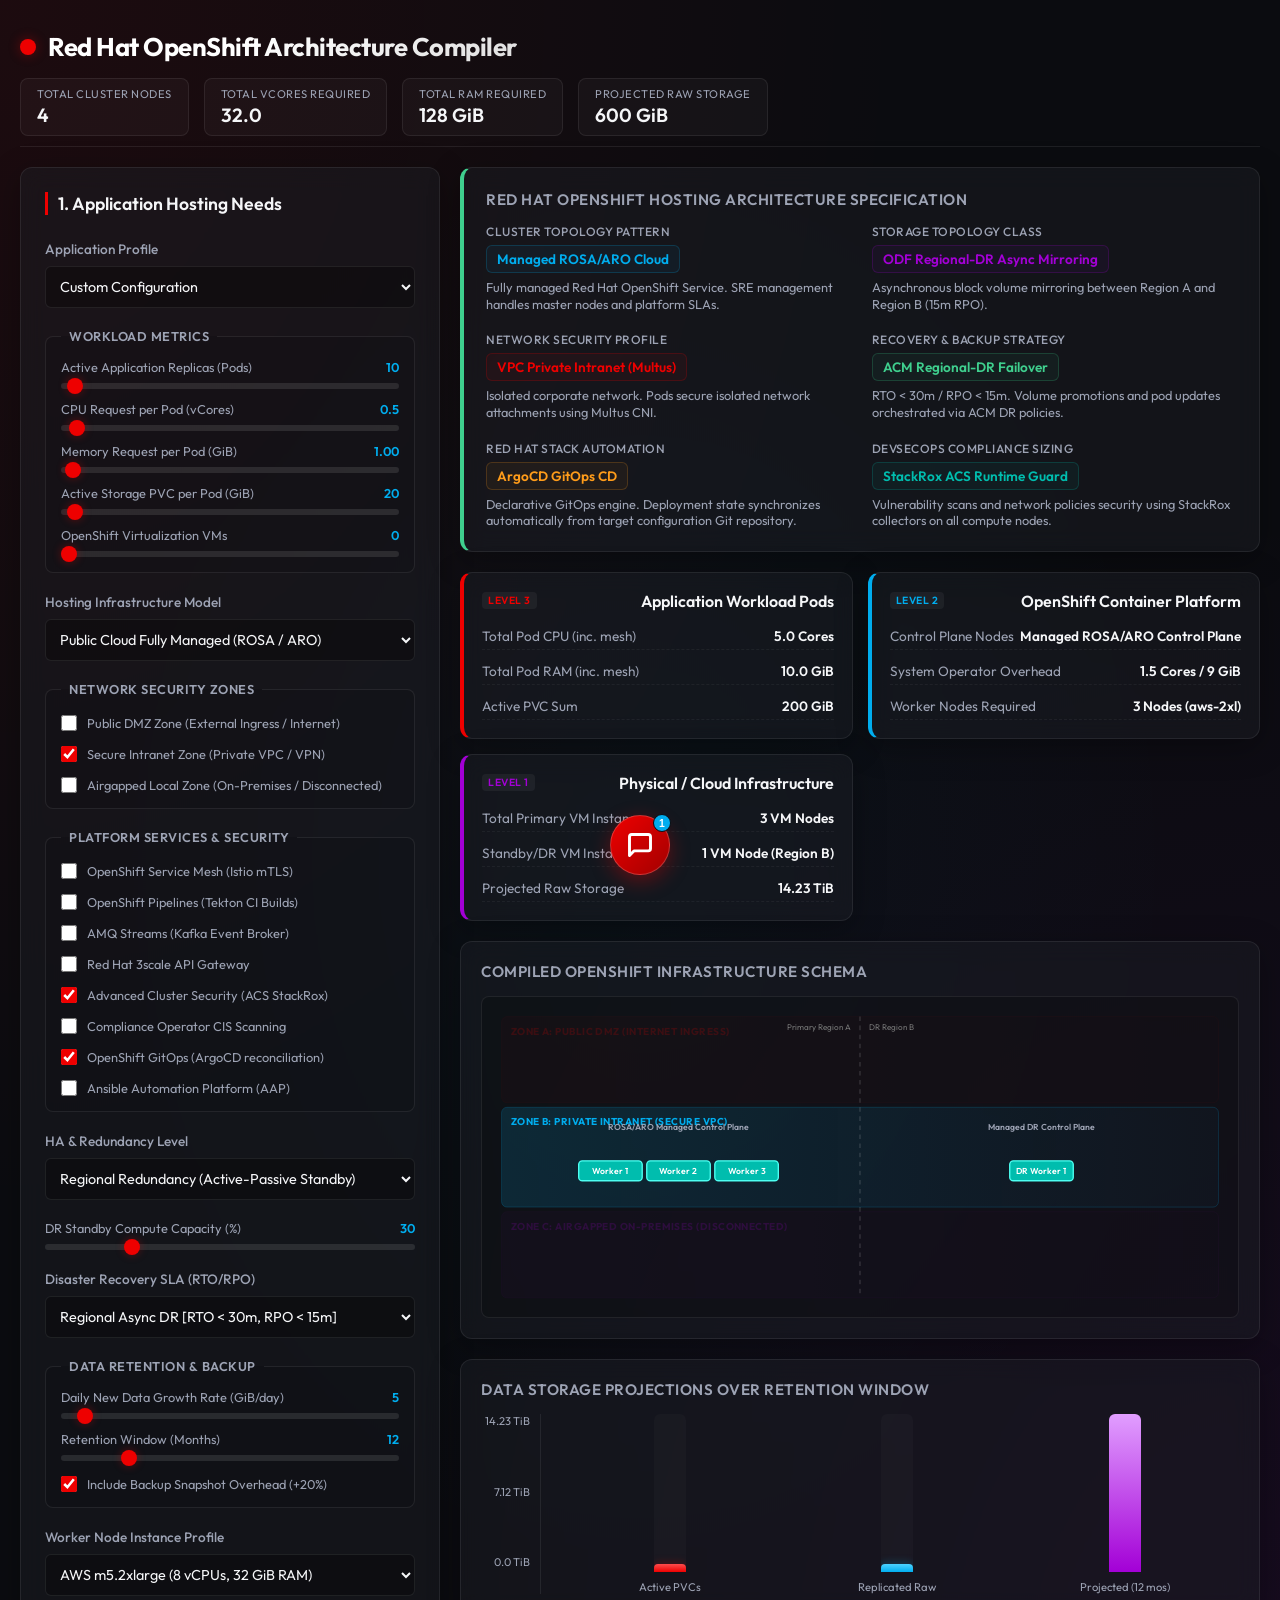
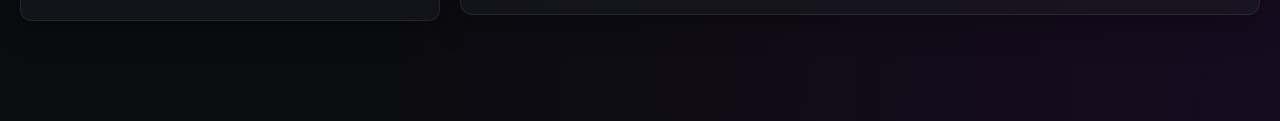
==== Tools/Resource-Calculator/index.html @ e3a11b8d "feat(calculator): add openshift sizing compiler and interactive discovery chatbot configurator" ====
<!DOCTYPE html>
<html lang="en">
<head>
    <meta charset="UTF-8">
    <meta name="viewport" content="width=device-width, initial-scale=1.0">
    <title>Red Hat OpenShift Hosting Architecture Compiler & AI Architect</title>
    <meta name="description" content="Translate application hosting needs into standard Red Hat OpenShift Hosting Architecture Specifications.">
    <link rel="preconnect" href="https://fonts.googleapis.com">
    <link rel="preconnect" href="https://fonts.gstatic.com" crossorigin>
    <link href="https://fonts.googleapis.com/css2?family=Outfit:wght@300;400;500;600;700&display=swap" rel="stylesheet">
    <link rel="stylesheet" href="style.css">
    <script src="app.js" defer></script>
</head>
<body>
    <div class="app-container">
        <!-- Main Top Header -->
        <header class="app-header">
            <div class="header-logo">
                <span class="redhat-dot"></span>
                <h1>Red Hat OpenShift Architecture Compiler</h1>
            </div>
            
            <!-- Quick Global Stats Ribbon -->
            <div class="global-stats-ribbon" id="stats-ribbon">
                <div class="stat-ribbon-item">
                    <span class="ribbon-label">Total Cluster Nodes</span>
                    <span class="ribbon-value" id="ribbon-nodes">3</span>
                </div>
                <div class="stat-ribbon-item">
                    <span class="ribbon-label">Total vCores Required</span>
                    <span class="ribbon-value" id="ribbon-cores">24.0</span>
                </div>
                <div class="stat-ribbon-item">
                    <span class="ribbon-label">Total RAM Required</span>
                    <span class="ribbon-value" id="ribbon-ram">96 GiB</span>
                </div>
                <div class="stat-ribbon-item">
                    <span class="ribbon-label">Projected Raw Storage</span>
                    <span class="ribbon-value" id="ribbon-storage">1.2 TiB</span>
                </div>
            </div>
        </header>

        <!-- Main Content Area -->
        <main class="app-main">
            <!-- Left Panel: Application Hosting Needs Inputs -->
            <section class="panel-left card-glass">
                <h2 class="section-title">1. Application Hosting Needs</h2>
                
                <!-- Preset Workloads Section -->
                <div class="form-group">
                    <label for="workload-preset">Application Profile</label>
                    <select id="workload-preset" class="select-field">
                        <option value="web">Standard Web / Microservice (Balanced)</option>
                        <option value="db">Database & Caching (RAM Heavy)</option>
                        <option value="ai">AI/ML & Analytics (Compute Heavy)</option>
                        <option value="custom" selected>Custom Configuration</option>
                    </select>
                </div>

                <!-- Sliders for Workload Sizing -->
                <fieldset class="fieldset-group">
                    <legend>Workload Metrics</legend>
                    
                    <div class="slider-group">
                        <div class="slider-labels">
                            <span class="slider-name">Active Application Replicas (Pods)</span>
                            <span class="slider-val" id="val-replicas">10</span>
                        </div>
                        <input type="range" id="input-replicas" min="1" max="500" value="10" class="slider-field">
                    </div>

                    <div class="slider-group">
                        <div class="slider-labels">
                            <span class="slider-name">CPU Request per Pod (vCores)</span>
                            <span class="slider-val" id="val-cpu">0.5</span>
                        </div>
                        <input type="range" id="input-cpu" min="0.1" max="16" step="0.1" value="0.5" class="slider-field">
                    </div>

                    <div class="slider-group">
                        <div class="slider-labels">
                            <span class="slider-name">Memory Request per Pod (GiB)</span>
                            <span class="slider-val" id="val-ram">1.0</span>
                        </div>
                        <input type="range" id="input-ram" min="0.25" max="64" step="0.25" value="1" class="slider-field">
                    </div>

                    <div class="slider-group">
                        <div class="slider-labels">
                            <span class="slider-name">Active Storage PVC per Pod (GiB)</span>
                            <span class="slider-val" id="val-pvc">20</span>
                        </div>
                        <input type="range" id="input-pvc" min="0" max="1000" step="10" value="20" class="slider-field">
                    </div>

                    <!-- OpenShift Virtualization VMs Slider -->
                    <div class="slider-group">
                        <div class="slider-labels">
                            <span class="slider-name">OpenShift Virtualization VMs</span>
                            <span class="slider-val" id="val-vms">0</span>
                        </div>
                        <input type="range" id="input-vms" min="0" max="100" step="1" value="0" class="slider-field">
                    </div>
                </fieldset>

                <!-- Infrastructure Model (ROSA/ARO vs Baremetal) -->
                <div class="form-group">
                    <label for="infra-model">Hosting Infrastructure Model</label>
                    <select id="infra-model" class="select-field">
                        <option value="baremetal">Self-Managed Bare-Metal Datacenter</option>
                        <option value="virtualized">Self-Managed Virtualized (VMware/Nutanix)</option>
                        <option value="cloud-self">Public Cloud Self-Managed (IPI/UPI on AWS/Azure)</option>
                        <option value="cloud-managed" selected>Public Cloud Fully Managed (ROSA / ARO)</option>
                    </select>
                </div>

                <!-- Security & Network Zone Topology -->
                <fieldset class="fieldset-group">
                    <legend>Network Security Zones</legend>
                    <div class="checkbox-group">
                        <input type="checkbox" id="input-zone-dmz" class="checkbox-field">
                        <label for="input-zone-dmz">Public DMZ Zone (External Ingress / Internet)</label>
                    </div>
                    <div class="checkbox-group">
                        <input type="checkbox" id="input-zone-intranet" checked class="checkbox-field">
                        <label for="input-zone-intranet">Secure Intranet Zone (Private VPC / VPN)</label>
                    </div>
                    <div class="checkbox-group">
                        <input type="checkbox" id="input-zone-airgap" class="checkbox-field">
                        <label for="input-zone-airgap">Airgapped Local Zone (On-Premises / Disconnected)</label>
                    </div>
                </fieldset>

                <!-- DevSecOps & Platform Services Checklist -->
                <fieldset class="fieldset-group">
                    <legend>Platform Services & Security</legend>
                    <div class="checkbox-group">
                        <input type="checkbox" id="input-service-mesh" class="checkbox-field">
                        <label for="input-service-mesh">OpenShift Service Mesh (Istio mTLS)</label>
                    </div>
                    <div class="checkbox-group">
                        <input type="checkbox" id="input-sec-pipelines" class="checkbox-field">
                        <label for="input-sec-pipelines">OpenShift Pipelines (Tekton CI Builds)</label>
                    </div>
                    <div class="checkbox-group">
                        <input type="checkbox" id="input-sec-kafka" class="checkbox-field">
                        <label for="input-sec-kafka">AMQ Streams (Kafka Event Broker)</label>
                    </div>
                    <div class="checkbox-group">
                        <input type="checkbox" id="input-sec-gateway" class="checkbox-field">
                        <label for="input-sec-gateway">Red Hat 3scale API Gateway</label>
                    </div>
                    <div class="checkbox-group">
                        <input type="checkbox" id="input-sec-acs" checked class="checkbox-field">
                        <label for="input-sec-acs">Advanced Cluster Security (ACS StackRox)</label>
                    </div>
                    <div class="checkbox-group">
                        <input type="checkbox" id="input-sec-compliance" class="checkbox-field">
                        <label for="input-sec-compliance">Compliance Operator CIS Scanning</label>
                    </div>
                    <div class="checkbox-group">
                        <input type="checkbox" id="input-sec-gitops" checked class="checkbox-field">
                        <label for="input-sec-gitops">OpenShift GitOps (ArgoCD reconciliation)</label>
                    </div>
                    <div class="checkbox-group">
                        <input type="checkbox" id="input-sec-aap" class="checkbox-field">
                        <label for="input-sec-aap">Ansible Automation Platform (AAP)</label>
                    </div>
                </fieldset>

                <!-- Concurrent Build Tasks Slider (Only shown if Tekton Pipelines checked) -->
                <div class="slider-group custom-hidden" id="concurrent-builds-container">
                    <div class="slider-labels">
                        <span class="slider-name">Concurrent CI Build Tasks</span>
                        <span class="slider-val" id="val-concurrent-builds">2</span>
                    </div>
                    <input type="range" id="input-concurrent-builds" min="1" max="10" step="1" value="2" class="slider-field">
                </div>

                <!-- Event Throughput Slider (Only shown if AMQ Streams checked) -->
                <div class="slider-group custom-hidden" id="kafka-throughput-container">
                    <div class="slider-labels">
                        <span class="slider-name">Event Throughput (msgs/sec)</span>
                        <span class="slider-val" id="val-kafka-throughput">10000</span>
                    </div>
                    <input type="range" id="input-kafka-throughput" min="10000" max="100000" step="10000" value="10000" class="slider-field">
                </div>

                <!-- High Availability & DR Levels -->
                <div class="form-group">
                    <label for="availability-sla">HA & Redundancy Level</label>
                    <select id="availability-sla" class="select-field">
                        <option value="sno">Single Zone (SNO - Single Node OpenShift)</option>
                        <option value="ha-single">Single Region (HA Multi-AZ Stretch Cluster)</option>
                        <option value="ha-dr-ap" selected>Regional Redundancy (Active-Passive Standby)</option>
                        <option value="ha-dr-aa">Regional Redundancy (Active-Active Sync DR)</option>
                    </select>
                </div>

                <!-- DR Standby Compute Capacity (Only shown for Active-Passive) -->
                <div class="slider-group" id="standby-capacity-container">
                    <div class="slider-labels">
                        <span class="slider-name">DR Standby Compute Capacity (%)</span>
                        <span class="slider-val" id="val-standby-capacity">30</span>
                    </div>
                    <input type="range" id="input-standby-capacity" min="10" max="100" step="10" value="30" class="slider-field">
                </div>

                <!-- Disaster Recovery SLAs -->
                <div class="form-group">
                    <label for="recovery-sla">Disaster Recovery SLA (RTO/RPO)</label>
                    <select id="recovery-sla" class="select-field">
                        <option value="oadp">Basic Backup (OADP) [RTO < 24h, RPO < 24h]</option>
                        <option value="async" selected>Regional Async DR [RTO < 30m, RPO < 15m]</option>
                        <option value="sync">Metro Sync DR [RTO < 1m, RPO ~ 0]</option>
                    </select>
                </div>

                <!-- Storage Projections and Retention -->
                <fieldset class="fieldset-group">
                    <legend>Data Retention & Backup</legend>
                    
                    <div class="slider-group">
                        <div class="slider-labels">
                            <span class="slider-name">Daily New Data Growth Rate (GiB/day)</span>
                            <span class="slider-val" id="val-growth">5</span>
                        </div>
                        <input type="range" id="input-growth" min="0" max="100" step="1" value="5" class="slider-field">
                    </div>

                    <div class="slider-group">
                        <div class="slider-labels">
                            <span class="slider-name">Retention Window (Months)</span>
                            <span class="slider-val" id="val-retention">12</span>
                        </div>
                        <input type="range" id="input-retention" min="1" max="60" step="1" value="12" class="slider-field">
                    </div>

                    <div class="checkbox-group">
                        <input type="checkbox" id="input-backup" checked class="checkbox-field">
                        <label for="input-backup">Include Backup Snapshot Overhead (+20%)</label>
                    </div>
                </fieldset>

                <!-- Node Hardware Profiles -->
                <div class="form-group">
                    <label for="node-profile">Worker Node Instance Profile</label>
                    <select id="node-profile" class="select-field">
                        <option value="aws-xl">AWS m5.xlarge (4 vCPUs, 16 GiB RAM)</option>
                        <option value="aws-2xl" selected>AWS m5.2xlarge (8 vCPUs, 32 GiB RAM)</option>
                        <option value="baremetal">Bare-Metal Compute Node (32 vCPUs, 128 GiB RAM)</option>
                        <option value="custom">Custom Node Sizing</option>
                    </select>
                </div>

                <!-- Custom Node Sizing (Hidden unless Custom node selected) -->
                <div id="custom-node-size-container" class="fieldset-group custom-hidden">
                    <legend>Custom Node Capacity</legend>
                    <div style="display: flex; gap: 15px; margin-top: 10px;">
                        <div style="flex: 1;">
                            <label for="custom-node-cpu" style="font-size: 0.8rem; margin-bottom: 5px;">Node vCPUs</label>
                            <input type="number" id="custom-node-cpu" min="1" max="128" value="8" class="select-field" style="padding: 6px;">
                        </div>
                        <div style="flex: 1;">
                            <label for="custom-node-ram" style="font-size: 0.8rem; margin-bottom: 5px;">Node RAM (GiB)</label>
                            <input type="number" id="custom-node-ram" min="2" max="1024" value="32" class="select-field" style="padding: 6px;">
                        </div>
                    </div>
                </div>
            </section>

            <!-- Right Panel: Architectural Specs, Infrastructure Cards & Visuals -->
            <section class="panel-right">
                
                <!-- Central Panel: Red Hat OpenShift Hosting Architecture Specification -->
                <div class="compiled-spec-container card-glass border-spec">
                    <h3 class="container-title">Red Hat OpenShift Hosting Architecture Specification</h3>
                    <div class="spec-grid">
                        <div class="spec-item">
                            <span class="spec-label">Cluster Topology Pattern</span>
                            <div class="spec-badge-wrapper">
                                <span class="spec-badge badge-topology" id="spec-topology">Multi-Cluster ACM Managed</span>
                            </div>
                            <p class="spec-desc" id="spec-topology-desc">Replicated active and standby nodes split across regions with global cluster federation controls.</p>
                        </div>
                        <div class="spec-item">
                            <span class="spec-label">Storage Topology Class</span>
                            <div class="spec-badge-wrapper">
                                <span class="spec-badge badge-storage" id="spec-storage">ODF Regional Async Mirroring</span>
                            </div>
                            <p class="spec-desc" id="spec-storage-desc">Asynchronous data replication across distant geographies to protect against site failure.</p>
                        </div>
                        <div class="spec-item">
                            <span class="spec-label">Network Security Profile</span>
                            <div class="spec-badge-wrapper">
                                <span class="spec-badge badge-security" id="spec-security">VPC Private Intranet (Multus)</span>
                            </div>
                            <p class="spec-desc" id="spec-security-desc">Private network isolation using macvlan attachments and strict security segmentations.</p>
                        </div>
                        <div class="spec-item">
                            <span class="spec-label">Recovery & Backup Strategy</span>
                            <div class="spec-badge-wrapper">
                                <span class="spec-badge badge-recovery" id="spec-recovery">OADP Object Store Snapshots</span>
                            </div>
                            <p class="spec-desc" id="spec-recovery-desc">Backup scheduling using velero and OADP to push snapshot volumes into external S3 storage.</p>
                        </div>
                        <!-- New Badge: Red Hat Stack Automation -->
                        <div class="spec-item">
                            <span class="spec-label">Red Hat Stack Automation</span>
                            <div class="spec-badge-wrapper">
                                <span class="spec-badge badge-automation" id="spec-automation">Not Configured</span>
                            </div>
                            <p class="spec-desc" id="spec-automation-desc">Day-2 automation configurations using playbooks, execution environments, and AAP automation controller.</p>
                        </div>
                        <!-- New Badge: DevSecOps Compliance -->
                        <div class="spec-item">
                            <span class="spec-label">DevSecOps Compliance Sizing</span>
                            <div class="spec-badge-wrapper">
                                <span class="spec-badge badge-devsecops" id="spec-devsecops">Standard Baseline</span>
                            </div>
                            <p class="spec-desc" id="spec-devsecops-desc">Runtime security scans with StackRox ACS collectors and CIS profiles from compliance operator.</p>
                        </div>
                    </div>
                </div>

                <!-- Stack Cascade Cards -->
                <div class="cascade-cards-container">
                    
                    <!-- Level 3: App Pods -->
                    <div class="cascade-card card-glass border-app">
                        <div class="card-header">
                            <span class="card-level">Level 3</span>
                            <h3>Application Workload Pods</h3>
                        </div>
                        <div class="card-stats">
                            <div class="card-stat-item">
                                <span class="stat-name">Total Pod CPU (inc. mesh)</span>
                                <span class="stat-val" id="app-cpu-total">5.0 Cores</span>
                            </div>
                            <div class="card-stat-item">
                                <span class="stat-name">Total Pod RAM (inc. mesh)</span>
                                <span class="stat-val" id="app-ram-total">10 GiB</span>
                            </div>
                            <div class="card-stat-item">
                                <span class="stat-name">Active PVC Sum</span>
                                <span class="stat-val" id="app-storage-total">200 GiB</span>
                            </div>
                        </div>
                    </div>

                    <!-- Level 2: Platform Layer -->
                    <div class="cascade-card card-glass border-platform">
                        <div class="card-header">
                            <span class="card-level">Level 2</span>
                            <h3>OpenShift Container Platform</h3>
                        </div>
                        <div class="card-stats">
                            <div class="card-stat-item">
                                <span class="stat-name">Control Plane Nodes</span>
                                <span class="stat-val" id="platform-cp-overhead">3 Nodes (24 vCPUs / 96GB)</span>
                            </div>
                            <div class="card-stat-item">
                                <span class="stat-name">System Operator Overhead</span>
                                <span class="stat-val" id="platform-sys-overhead">2.5 Cores / 12GiB</span>
                            </div>
                            <div class="card-stat-item">
                                <span class="stat-name">Worker Nodes Required</span>
                                <span class="stat-val" id="platform-worker-nodes">2 Nodes</span>
                            </div>
                        </div>
                    </div>

                    <!-- Level 1: Infrastructure Layer -->
                    <div class="cascade-card card-glass border-infra">
                        <div class="card-header">
                            <span class="card-level">Level 1</span>
                            <h3>Physical / Cloud Infrastructure</h3>
                        </div>
                        <div class="card-stats">
                            <div class="card-stat-item">
                                <span class="stat-name">Total Primary VM Instances</span>
                                <span class="stat-val" id="infra-instances">5 Instances</span>
                            </div>
                            <div class="card-stat-item">
                                <span class="stat-name">Standby/DR VM Instances</span>
                                <span class="stat-val" id="infra-instances-dr">3 Instances</span>
                            </div>
                            <div class="card-stat-item">
                                <span class="stat-name">Projected Raw Storage</span>
                                <span class="stat-val" id="infra-storage-projected">6.5 TiB</span>
                            </div>
                        </div>
                    </div>
                </div>

                <!-- SVG Visualizer Schema (HA/DR lanes & Multi-VPC zones) -->
                <div class="visualizer-container card-glass">
                    <h3 class="container-title">Compiled OpenShift Infrastructure Schema</h3>
                    <div class="svg-wrapper">
                        <svg viewBox="0 0 800 320" xmlns="http://www.w3.org/2000/svg" id="dependency-svg" width="100%" height="100%">
                            <defs>
                                <marker id="arrow" viewBox="0 0 10 10" refX="8" refY="5" markerWidth="6" markerHeight="6" orient="auto-start-reverse">
                                    <path d="M 0 0 L 10 5 L 0 10 z" fill="#777" />
                                </marker>
                                <linearGradient id="dmzGrad" x1="0%" y1="0%" x2="100%" y2="0%">
                                    <stop offset="0%" stop-color="rgba(238, 0, 0, 0.15)" />
                                    <stop offset="100%" stop-color="rgba(238, 0, 0, 0.03)" />
                                </linearGradient>
                                <linearGradient id="intranetGrad" x1="0%" y1="0%" x2="100%" y2="0%">
                                    <stop offset="0%" stop-color="rgba(0, 173, 238, 0.15)" />
                                    <stop offset="100%" stop-color="rgba(0, 173, 238, 0.03)" />
                                </linearGradient>
                                <linearGradient id="airgapGrad" x1="0%" y1="0%" x2="100%" y2="0%">
                                    <stop offset="0%" stop-color="rgba(163, 0, 214, 0.15)" />
                                    <stop offset="100%" stop-color="rgba(163, 0, 214, 0.03)" />
                                </linearGradient>
                            </defs>

                            <!-- Swimlanes for Security Zones -->
                            <!-- Lane 1: Public DMZ -->
                            <g id="lane-dmz">
                                <rect x="5" y="5" width="790" height="95" rx="6" fill="url(#dmzGrad)" stroke="rgba(238, 0, 0, 0.2)" stroke-width="1" />
                                <text x="15" y="25" fill="#EE0000" font-family="var(--font-stack)" font-weight="700" font-size="11" letter-spacing="0.5">ZONE A: PUBLIC DMZ (INTERNET INGRESS)</text>
                            </g>

                            <!-- Lane 2: Secure Intranet -->
                            <g id="lane-intranet">
                                <rect x="5" y="105" width="790" height="110" rx="6" fill="url(#intranetGrad)" stroke="rgba(0, 173, 238, 0.2)" stroke-width="1" />
                                <text x="15" y="125" fill="#00ADEE" font-family="var(--font-stack)" font-weight="700" font-size="11" letter-spacing="0.5">ZONE B: PRIVATE INTRANET (SECURE VPC)</text>
                            </g>

                            <!-- Lane 3: Airgapped Local -->
                            <g id="lane-airgap">
                                <rect x="5" y="220" width="790" height="95" rx="6" fill="url(#airgapGrad)" stroke="rgba(163, 0, 214, 0.2)" stroke-width="1" />
                                <text x="15" y="240" fill="#A300D6" font-family="var(--font-stack)" font-weight="700" font-size="11" letter-spacing="0.5">ZONE C: AIRGAPPED ON-PREMISES (DISCONNECTED)</text>
                            </g>

                            <!-- Region Dividers (Dotted vertical line if Multi-Region DR selected) -->
                            <line x1="400" y1="5" x2="400" y2="315" stroke="rgba(255, 255, 255, 0.15)" stroke-width="1.5" stroke-dasharray="5,5" id="region-divider" />
                            <text x="390" y="20" fill="#777" font-family="var(--font-stack)" font-size="9" text-anchor="end" id="region-a-label">Primary Region A</text>
                            <text x="410" y="20" fill="#777" font-family="var(--font-stack)" font-size="9" text-anchor="start" id="region-b-label">DR Region B</text>

                            <!-- Dynamic SVG Nodes will be injected here by app.js -->
                            <g id="svg-dynamic-elements">
                                <!-- Placeholders for dynamically rendered nodes/pods -->
                            </g>
                        </svg>
                    </div>
                </div>

                <!-- Storage Growth Projection Graph -->
                <div class="storage-chart-container card-glass">
                    <h3 class="container-title">Data Storage Projections Over Retention Window</h3>
                    <div class="chart-wrapper">
                        <div class="chart-y-axis">
                            <span id="chart-scale-max">10.0 TiB</span>
                            <span id="chart-scale-mid">5.0 TiB</span>
                            <span id="chart-scale-min">0.0 TiB</span>
                        </div>
                        <div class="chart-visual">
                            <!-- Visual Columns -->
                            <div class="chart-column">
                                <div class="bar-container">
                                    <div class="bar bar-base" id="bar-active-height" style="height: 20%;"></div>
                                </div>
                                <span class="bar-label">Active PVCs</span>
                            </div>
                            <div class="chart-column">
                                <div class="bar-container">
                                    <div class="bar bar-replicated" id="bar-replicated-height" style="height: 40%;"></div>
                                </div>
                                <span class="bar-label">Replicated Raw</span>
                            </div>
                            <div class="chart-column">
                                <div class="bar-container">
                                    <div class="bar bar-projected" id="bar-projected-height" style="height: 85%;"></div>
                                </div>
                                <span class="bar-label" id="label-projected-time">Projected (12 mos)</span>
                            </div>
                        </div>
                    </div>
                </div>
            </section>
        </main>

        <!-- Floating Chatbot Widget (Bottom Center) -->
        <div class="chat-widget-wrapper" id="chat-widget">
            <!-- Expandable Chat Panel -->
            <div class="chat-panel card-glass chat-collapsed" id="chat-panel">
                <div class="chat-header">
                    <div class="chat-title">
                        <span class="ollama-indicator" id="ollama-status-indicator"></span>
                        <h4>Enterprise AI Architect</h4>
                    </div>
                    <!-- Dynamic Model Selector -->
                    <select id="chat-model-select" class="select-field" style="padding: 2px 6px; font-size: 0.75rem; background: rgba(0,0,0,0.4); border-color: rgba(255,255,255,0.1); width: 120px; margin-left: 10px;"></select>
                    <!-- Settings Toggle Button -->
                    <button class="btn-settings-chat" id="btn-settings-chat" title="Configure System Prompt" style="background: none; border: none; color: var(--text-secondary); font-size: 1rem; cursor: pointer; padding: 0 5px; margin-left: 8px;">⚙️</button>
                    <button class="btn-close-chat" id="btn-close-chat" style="margin-left: 5px;">&times;</button>
                </div>
                
                <!-- Chat Messages Body -->
                <div class="chat-body" id="chat-body">
                    <div class="chat-message system-msg">
                        Hi! I am your <strong>Enterprise OpenShift Discovery Architect</strong>. Tell me about your application's characteristics and hosting requirements. I will configure the hosting specification and guide you through targeted architectural discovery questions.
                    </div>
                </div>

                <!-- Chat Settings Body (Prompt Configurator) -->
                <div class="chat-settings-body custom-hidden" id="chat-settings-body" style="padding: 15px; flex: 1; display: flex; flex-direction: column; overflow-y: auto; background: rgba(10, 15, 30, 0.95);">
                    <h5 style="margin-top: 0; margin-bottom: 8px; color: var(--accent-light); font-size: 0.9rem; font-weight: 600;">System Prompt Configuration</h5>
                    <p style="font-size: 0.7rem; color: var(--text-secondary); margin-bottom: 10px; line-height: 1.3;">Fine-tune the baseline rules used by the AI to translate your natural language requirements into OpenShift hosting designs and generate follow-up discovery questions.</p>
                    <textarea id="prompt-text-area" class="select-field" style="width: 100%; flex: 1; min-height: 180px; font-family: 'Courier New', monospace; font-size: 0.75rem; line-height: 1.4; resize: none; margin-bottom: 10px; background: rgba(0,0,0,0.3); border-color: rgba(255,255,255,0.1); padding: 8px; color: #f5f6f8; border-radius: 4px;"></textarea>
                    <div style="display: flex; gap: 8px;">
                        <button id="btn-save-prompt" class="btn-send" style="padding: 6px 15px; font-size: 0.8rem; border-radius: 4px; height: auto;">Save Prompt</button>
                        <button id="btn-reset-prompt" class="btn-quick-action" style="padding: 6px 15px; font-size: 0.8rem; margin: 0; border-radius: 4px; background: transparent; border: 1px solid rgba(255,255,255,0.15);">Reset Default</button>
                    </div>
                </div>

                <!-- Predefined Quick Questions -->
                <div class="chat-quick-actions">
                    <button class="btn-quick-action" id="action-explain">Explain Sizing</button>
                    <button class="btn-quick-action" id="action-scc">Recommend SCC</button>
                    <button class="btn-quick-action" id="action-storage">Analyze Storage</button>
                </div>

                <!-- Chat Input Footer -->
                <div class="chat-footer">
                    <input type="text" id="chat-input" placeholder="Ask about your configuration..." autocomplete="off">
                    <button id="chat-send-btn" class="btn-send">Send</button>
                </div>
                
                <!-- Connection Status Alert -->
                <div class="ollama-error-banner custom-hidden" id="ollama-error">
                    <strong>Local Ollama CORS or Connection Error!</strong> Start Ollama with origins enabled:
                    <pre style="margin-top: 5px; font-size: 0.7rem; color: #ffcccc;"># Windows (PowerShell)
$env:OLLAMA_ORIGINS="*" ; ollama serve

# macOS / Linux
OLLAMA_ORIGINS="*" ollama serve</pre>
                </div>
            </div>

            <!-- Float Action Button -->
            <button class="chat-trigger-btn" id="chat-trigger">
                <svg viewBox="0 0 24 24" width="28" height="28" stroke="currentColor" stroke-width="2.5" fill="none" stroke-linecap="round" stroke-linejoin="round">
                    <path d="M21 15a2 2 0 0 1-2 2H7l-4 4V5a2 2 0 0 1 2-2h14a2 2 0 0 1 2 2z"></path>
                </svg>
                <span class="chat-badge" id="chat-badge">1</span>
            </button>
        </div>
    </div>
</body>
</html>
---- Tools/Resource-Calculator/style.css ----
/* CSS Variables for design tokens */
:root {
    --bg-main: #0b0c10;
    --bg-card: rgba(30, 31, 38, 0.45);
    --border-glass: rgba(255, 255, 255, 0.08);
    --text-primary: #f5f6f8;
    --text-secondary: #9da3b4;
    --redhat-red: #EE0000;
    --redhat-red-glow: rgba(238, 0, 0, 0.35);
    --platform-blue: #00ADEE;
    --platform-blue-glow: rgba(0, 173, 238, 0.35);
    --infra-purple: #A300D6;
    --infra-purple-glow: rgba(163, 0, 214, 0.35);
    --success-green: #3fcf8e;
    --success-green-glow: rgba(63, 207, 142, 0.35);
    --automation-orange: #ff9c1a;
    --automation-orange-glow: rgba(255, 156, 26, 0.35);
    --devsecops-teal: #00bdae;
    --devsecops-teal-glow: rgba(0, 189, 174, 0.35);
    --shadow-main: rgba(0, 0, 0, 0.5);
    --font-stack: 'Outfit', -apple-system, BlinkMacSystemFont, "Segoe UI", Roboto, sans-serif;
}

/* Reset and Global Styles */
* {
    box-sizing: border-box;
    margin: 0;
    padding: 0;
}

body {
    background-color: var(--bg-main);
    background-image: 
        radial-gradient(at 0% 0%, rgba(238, 0, 0, 0.08) 0px, transparent 50%),
        radial-gradient(at 100% 100%, rgba(163, 0, 214, 0.08) 0px, transparent 50%),
        radial-gradient(at 50% 50%, rgba(0, 173, 238, 0.04) 0px, transparent 60%);
    color: var(--text-primary);
    font-family: var(--font-stack);
    min-height: 100vh;
    padding: 20px;
    display: flex;
    justify-content: center;
}

.app-container {
    width: 100%;
    max-width: 1400px;
    display: flex;
    flex-direction: column;
    gap: 20px;
    position: relative;
    padding-bottom: 80px; /* Space for chatbot trigger */
}

/* Glassmorphism Card Utility */
.card-glass {
    background: var(--bg-card);
    backdrop-filter: blur(12px);
    -webkit-backdrop-filter: blur(12px);
    border: 1px solid var(--border-glass);
    border-radius: 12px;
    box-shadow: 0 8px 32px 0 rgba(0, 0, 0, 0.3);
}

/* Header Section */
.app-header {
    display: flex;
    justify-content: space-between;
    align-items: center;
    flex-wrap: wrap;
    gap: 15px;
    padding: 10px 0;
    border-bottom: 1px solid var(--border-glass);
}

.header-logo {
    display: flex;
    align-items: center;
    gap: 12px;
}

.redhat-dot {
    width: 16px;
    height: 16px;
    background-color: var(--redhat-red);
    border-radius: 50%;
    box-shadow: 0 0 12px var(--redhat-red-glow);
    display: inline-block;
}

.header-logo h1 {
    font-size: 1.6rem;
    font-weight: 700;
    letter-spacing: -0.5px;
    background: linear-gradient(135deg, #ffffff 40%, #e0e0e0 100%);
    -webkit-background-clip: text;
    -webkit-text-fill-color: transparent;
}

/* Stats Ribbon */
.global-stats-ribbon {
    display: flex;
    gap: 15px;
    flex-wrap: wrap;
}

.stat-ribbon-item {
    background: rgba(255, 255, 255, 0.03);
    border: 1px solid var(--border-glass);
    border-radius: 8px;
    padding: 8px 16px;
    display: flex;
    flex-direction: column;
    min-width: 130px;
}

.ribbon-label {
    font-size: 0.7rem;
    color: var(--text-secondary);
    text-transform: uppercase;
    letter-spacing: 0.5px;
}

.ribbon-value {
    font-size: 1.2rem;
    font-weight: 600;
    color: var(--text-primary);
    margin-top: 2px;
}

/* Main Workspace Grid */
.app-main {
    display: grid;
    grid-template-columns: 420px 1fr;
    gap: 20px;
}

/* Forms & Left Panel */
.panel-left {
    padding: 24px;
    display: flex;
    flex-direction: column;
    gap: 20px;
    height: fit-content;
}

.section-title {
    font-size: 1.1rem;
    font-weight: 600;
    color: var(--text-primary);
    border-left: 3px solid var(--redhat-red);
    padding-left: 10px;
    margin-bottom: 5px;
}

.form-group {
    display: flex;
    flex-direction: column;
    gap: 8px;
}

.form-group label {
    font-size: 0.85rem;
    font-weight: 500;
    color: var(--text-secondary);
}

.select-field {
    background: rgba(0, 0, 0, 0.3);
    border: 1px solid var(--border-glass);
    border-radius: 6px;
    color: var(--text-primary);
    font-family: var(--font-stack);
    font-size: 0.9rem;
    padding: 10px;
    outline: none;
    cursor: pointer;
    transition: border-color 0.2s;
}

.select-field:focus {
    border-color: var(--platform-blue);
}

.fieldset-group {
    border: 1px solid var(--border-glass);
    border-radius: 8px;
    padding: 15px;
    display: flex;
    flex-direction: column;
    gap: 12px;
    background: rgba(0, 0, 0, 0.1);
}

.fieldset-group legend {
    font-size: 0.8rem;
    font-weight: 600;
    color: var(--text-secondary);
    padding: 0 8px;
    text-transform: uppercase;
    letter-spacing: 0.5px;
}

/* Range Sliders */
.slider-group {
    display: flex;
    flex-direction: column;
    gap: 8px;
}

.slider-labels {
    display: flex;
    justify-content: space-between;
    font-size: 0.8rem;
}

.slider-name {
    color: var(--text-secondary);
}

.slider-val {
    font-weight: 600;
    color: var(--platform-blue);
}

.slider-field {
    -webkit-appearance: none;
    width: 100%;
    height: 6px;
    border-radius: 3px;
    background: rgba(255, 255, 255, 0.1);
    outline: none;
}

.slider-field::-webkit-slider-thumb {
    -webkit-appearance: none;
    appearance: none;
    width: 16px;
    height: 16px;
    border-radius: 50%;
    background: var(--redhat-red);
    cursor: pointer;
    box-shadow: 0 0 8px var(--redhat-red-glow);
    transition: transform 0.1s;
}

.slider-field::-webkit-slider-thumb:hover {
    transform: scale(1.2);
}

/* Checkbox Styles */
.checkbox-group {
    display: flex;
    align-items: center;
    gap: 10px;
    cursor: pointer;
    user-select: none;
    margin-top: 3px;
}

.checkbox-group label {
    font-size: 0.8rem;
    color: var(--text-secondary);
    cursor: pointer;
}

.checkbox-field {
    accent-color: var(--redhat-red);
    width: 16px;
    height: 16px;
    cursor: pointer;
}

/* Disabled Input and Locked Styles */
[disabled], .input-disabled, .input-locked {
    opacity: 0.4 !important;
    cursor: not-allowed !important;
    pointer-events: none !important;
}

/* Visual Pulse Flash for AI-driven modifications */
@keyframes borderPulse {
    0% { box-shadow: 0 0 0 0 rgba(63, 207, 142, 0.7); border-color: var(--success-green); }
    50% { box-shadow: 0 0 0 10px rgba(63, 207, 142, 0); border-color: var(--success-green); }
    100% { box-shadow: 0 0 0 0 rgba(63, 207, 142, 0); }
}

.pulse-highlight {
    animation: borderPulse 1.5s ease-out 2;
}

/* Right Panel Layout */
.panel-right {
    display: flex;
    flex-direction: column;
    gap: 20px;
}

/* Compiled OpenShift Hosting Specification Card styling */
.compiled-spec-container {
    padding: 22px;
    position: relative;
    border-left: 4px solid var(--success-green);
    transition: box-shadow 0.3s;
}

.compiled-spec-container:hover {
    box-shadow: 0 6px 24px var(--success-green-glow);
}

.spec-grid {
    display: grid;
    grid-template-columns: repeat(2, 1fr);
    gap: 20px;
    margin-top: 15px;
}

.spec-item {
    display: flex;
    flex-direction: column;
    gap: 6px;
}

.spec-label {
    font-size: 0.75rem;
    font-weight: 500;
    color: var(--text-secondary);
    text-transform: uppercase;
    letter-spacing: 0.5px;
}

.spec-badge-wrapper {
    display: flex;
}

.spec-badge {
    font-size: 0.85rem;
    font-weight: 600;
    padding: 4px 10px;
    border-radius: 6px;
    background: rgba(255, 255, 255, 0.05);
    white-space: nowrap;
}

.badge-topology {
    color: var(--platform-blue);
    border: 1px solid rgba(0, 173, 238, 0.2);
    background: rgba(0, 173, 238, 0.05);
}

.badge-storage {
    color: var(--infra-purple);
    border: 1px solid rgba(163, 0, 214, 0.2);
    background: rgba(163, 0, 214, 0.05);
}

.badge-security {
    color: var(--redhat-red);
    border: 1px solid rgba(238, 0, 0, 0.2);
    background: rgba(238, 0, 0, 0.05);
}

.badge-recovery {
    color: var(--success-green);
    border: 1px solid rgba(63, 207, 142, 0.2);
    background: rgba(63, 207, 142, 0.05);
}

.badge-automation {
    color: var(--automation-orange);
    border: 1px solid rgba(255, 156, 26, 0.2);
    background: rgba(255, 156, 26, 0.05);
}

.badge-devsecops {
    color: var(--devsecops-teal);
    border: 1px solid rgba(0, 189, 174, 0.2);
    background: rgba(0, 189, 174, 0.05);
}

.spec-desc {
    font-size: 0.8rem;
    color: var(--text-secondary);
    line-height: 1.3;
}

/* Cascade Cards Grid */
.cascade-cards-container {
    display: grid;
    grid-template-columns: repeat(auto-fit, minmax(280px, 1fr));
    gap: 15px;
}

.cascade-card {
    padding: 18px;
    position: relative;
    overflow: hidden;
    transition: transform 0.2s, box-shadow 0.2s;
}

.cascade-card:hover {
    transform: translateY(-2px);
}

/* Level Indicator Left Borders */
.border-app {
    border-left: 4px solid var(--redhat-red);
}
.border-app:hover {
    box-shadow: 0 4px 20px var(--redhat-red-glow);
}

.border-platform {
    border-left: 4px solid var(--platform-blue);
}
.border-platform:hover {
    box-shadow: 0 4px 20px var(--platform-blue-glow);
}

.border-infra {
    border-left: 4px solid var(--infra-purple);
}
.border-infra:hover {
    box-shadow: 0 4px 20px var(--infra-purple-glow);
}

.card-header {
    display: flex;
    justify-content: space-between;
    align-items: center;
    margin-bottom: 12px;
}

.card-level {
    font-size: 0.65rem;
    font-weight: 600;
    text-transform: uppercase;
    letter-spacing: 0.5px;
    padding: 2px 6px;
    border-radius: 4px;
    background: rgba(255, 255, 255, 0.05);
}

.border-app .card-level { color: var(--redhat-red); }
.border-platform .card-level { color: var(--platform-blue); }
.border-infra .card-level { color: var(--infra-purple); }

.card-header h3 {
    font-size: 1rem;
    font-weight: 600;
    color: var(--text-primary);
}

.card-stats {
    display: flex;
    flex-direction: column;
    gap: 8px;
}

.card-stat-item {
    display: flex;
    justify-content: space-between;
    font-size: 0.85rem;
    padding: 4px 0;
    border-bottom: 1px dashed rgba(255, 255, 255, 0.05);
}

.stat-name {
    color: var(--text-secondary);
}

.stat-val {
    font-weight: 600;
    color: var(--text-primary);
}

/* SVG Dependency Visualization Schema */
.visualizer-container {
    padding: 20px;
}

.container-title {
    font-size: 0.95rem;
    font-weight: 600;
    color: var(--text-secondary);
    text-transform: uppercase;
    letter-spacing: 0.5px;
    margin-bottom: 15px;
}

.svg-wrapper {
    background: rgba(0, 0, 0, 0.2);
    border-radius: 8px;
    padding: 15px;
    border: 1px solid var(--border-glass);
    display: flex;
    justify-content: center;
    align-items: center;
}

/* SVG dynamic nodes styling */
.svg-node {
    transition: all 0.3s ease;
}
.svg-node-primary {
    fill: var(--platform-blue);
    stroke: #4dd2ff;
}
.svg-node-dr {
    fill: var(--infra-purple);
    stroke: #e19eff;
}
.svg-node-overlay {
    fill: var(--devsecops-teal);
    stroke: #4dfff2;
}

/* Storage Bar Chart Styles */
.storage-chart-container {
    padding: 20px;
}

.chart-wrapper {
    display: flex;
    gap: 15px;
    height: 180px;
    margin-top: 10px;
}

.chart-y-axis {
    display: flex;
    flex-direction: column;
    justify-content: space-between;
    font-size: 0.7rem;
    color: var(--text-secondary);
    width: 60px;
    padding-bottom: 25px;
    text-align: right;
    border-right: 1px solid var(--border-glass);
    padding-right: 10px;
}

.chart-visual {
    flex: 1;
    display: flex;
    justify-content: space-around;
    align-items: flex-end;
}

.chart-column {
    display: flex;
    flex-direction: column;
    align-items: center;
    gap: 8px;
    width: 30%;
    height: 100%;
    justify-content: flex-end;
}

.bar-container {
    width: 32px;
    height: 100%;
    background: rgba(255, 255, 255, 0.02);
    border-radius: 6px 6px 0 0;
    display: flex;
    align-items: flex-end;
    overflow: hidden;
}

.bar {
    width: 100%;
    border-radius: 4px 4px 0 0;
    transition: height 0.3s ease-out;
}

.bar-base {
    background: linear-gradient(to top, var(--redhat-red), #ff4d4d);
    box-shadow: 0 0 10px var(--redhat-red-glow);
}

.bar-replicated {
    background: linear-gradient(to top, var(--platform-blue), #4dd2ff);
    box-shadow: 0 0 10px var(--platform-blue-glow);
}

.bar-projected {
    background: linear-gradient(to top, var(--infra-purple), #e19eff);
    box-shadow: 0 0 10px var(--infra-purple-glow);
}

.bar-label {
    font-size: 0.7rem;
    color: var(--text-secondary);
    text-align: center;
    white-space: nowrap;
}

/* Floating AI Chatbot Widget (Bottom Center) */
.chat-widget-wrapper {
    position: fixed;
    bottom: 25px;
    left: 50%;
    transform: translateX(-50%);
    display: flex;
    flex-direction: column;
    align-items: center;
    z-index: 1000;
}

/* Floating Action Button (FAB) */
.chat-trigger-btn {
    width: 60px;
    height: 60px;
    border-radius: 50%;
    background: linear-gradient(135deg, var(--redhat-red) 0%, #a30000 100%);
    border: 1px solid rgba(255, 255, 255, 0.2);
    color: white;
    cursor: pointer;
    box-shadow: 0 6px 20px var(--redhat-red-glow);
    display: flex;
    justify-content: center;
    align-items: center;
    transition: transform 0.2s, box-shadow 0.2s;
    position: relative;
}

.chat-trigger-btn:hover {
    transform: scale(1.05);
    box-shadow: 0 8px 24px rgba(238, 0, 0, 0.5);
}

.chat-badge {
    position: absolute;
    top: -2px;
    right: -2px;
    background: var(--platform-blue);
    color: white;
    font-size: 0.65rem;
    font-weight: 700;
    width: 18px;
    height: 18px;
    border-radius: 50%;
    display: flex;
    justify-content: center;
    align-items: center;
    border: 1.5px solid var(--bg-main);
}

/* Chat Drawer Panel */
.chat-panel {
    position: absolute;
    bottom: 75px;
    width: 440px;
    height: 520px;
    display: flex;
    flex-direction: column;
    overflow: hidden;
    transition: transform 0.3s cubic-bezier(0.16, 1, 0.3, 1), opacity 0.2s;
    transform-origin: bottom center;
    box-shadow: 0 10px 40px rgba(0, 0, 0, 0.6);
}

.chat-collapsed {
    transform: translateY(20px) scale(0.95);
    opacity: 0;
    pointer-events: none;
}

.chat-header {
    background: rgba(255, 255, 255, 0.03);
    border-bottom: 1px solid var(--border-glass);
    padding: 14px 18px;
    display: flex;
    justify-content: space-between;
    align-items: center;
}

.chat-title {
    display: flex;
    align-items: center;
    gap: 8px;
}

.ollama-indicator {
    width: 8px;
    height: 8px;
    border-radius: 50%;
    background-color: var(--text-secondary); /* neutral initially */
    display: inline-block;
}

.ollama-active {
    background-color: var(--success-green);
    box-shadow: 0 0 8px var(--success-green);
}

.ollama-inactive {
    background-color: var(--redhat-red);
    box-shadow: 0 0 8px var(--redhat-red-glow);
}

.chat-header h4 {
    font-size: 0.95rem;
    font-weight: 600;
}

.btn-close-chat {
    background: none;
    border: none;
    color: var(--text-secondary);
    font-size: 1.4rem;
    cursor: pointer;
    outline: none;
}

.btn-close-chat:hover {
    color: var(--text-primary);
}

/* Chat Message Log Container */
.chat-body {
    flex: 1;
    padding: 15px;
    overflow-y: auto;
    display: flex;
    flex-direction: column;
    gap: 12px;
    background: rgba(0, 0, 0, 0.2);
}

.chat-message {
    font-size: 0.85rem;
    line-height: 1.4;
    padding: 10px 14px;
    border-radius: 12px;
    max-width: 85%;
    word-break: break-word;
}

.system-msg {
    align-self: flex-start;
    background: rgba(255, 255, 255, 0.05);
    border: 1px solid var(--border-glass);
    color: var(--text-primary);
    border-top-left-radius: 2px;
}

.user-msg {
    align-self: flex-end;
    background: linear-gradient(135deg, var(--platform-blue) 0%, #0077a8 100%);
    color: white;
    border-top-right-radius: 2px;
    box-shadow: 0 2px 10px rgba(0, 173, 238, 0.2);
}

.assistant-msg {
    align-self: flex-start;
    background: rgba(255, 255, 255, 0.08);
    border: 1px solid rgba(255, 255, 255, 0.1);
    color: var(--text-primary);
    border-top-left-radius: 2px;
}

.assistant-msg code {
    background: rgba(0, 0, 0, 0.4);
    padding: 2px 5px;
    border-radius: 4px;
    font-family: monospace;
    font-size: 0.8rem;
    color: #ffd666;
}

.assistant-msg pre {
    background: rgba(0, 0, 0, 0.5);
    padding: 10px;
    border-radius: 6px;
    font-family: monospace;
    font-size: 0.75rem;
    margin: 8px 0;
    overflow-x: auto;
    border: 1px solid rgba(255, 255, 255, 0.05);
}

/* Quick Actions buttons */
.chat-quick-actions {
    display: flex;
    gap: 8px;
    padding: 10px 15px;
    background: rgba(0, 0, 0, 0.1);
    border-top: 1px solid var(--border-glass);
    overflow-x: auto;
}

.btn-quick-action {
    background: rgba(255, 255, 255, 0.03);
    border: 1px solid var(--border-glass);
    border-radius: 20px;
    color: var(--text-secondary);
    padding: 6px 12px;
    font-size: 0.75rem;
    font-family: var(--font-stack);
    cursor: pointer;
    white-space: nowrap;
    transition: all 0.2s;
}

.btn-quick-action:hover {
    background: rgba(255, 255, 255, 0.08);
    color: var(--text-primary);
    border-color: var(--platform-blue);
}

/* Input Fields Footer */
.chat-footer {
    display: flex;
    padding: 12px 15px;
    background: rgba(255, 255, 255, 0.02);
    border-top: 1px solid var(--border-glass);
    gap: 8px;
}

#chat-input {
    flex: 1;
    background: rgba(0, 0, 0, 0.4);
    border: 1px solid var(--border-glass);
    border-radius: 6px;
    color: var(--text-primary);
    font-family: var(--font-stack);
    font-size: 0.85rem;
    padding: 10px 14px;
    outline: none;
}

#chat-input:focus {
    border-color: var(--platform-blue);
}

.btn-send {
    background: var(--platform-blue);
    border: none;
    border-radius: 6px;
    color: white;
    font-family: var(--font-stack);
    font-weight: 600;
    font-size: 0.85rem;
    padding: 0 16px;
    cursor: pointer;
    transition: background-color 0.2s;
}

.btn-send:hover {
    background: #008cc2;
}

/* Error Banner Panel */
.ollama-error-banner {
    position: absolute;
    top: 48px;
    left: 0;
    right: 0;
    background: rgba(238, 0, 0, 0.95);
    color: white;
    font-size: 0.75rem;
    padding: 10px 15px;
    z-index: 10;
    display: flex;
    flex-direction: column;
    gap: 6px;
    border-bottom: 1px solid rgba(255, 255, 255, 0.2);
}

.ollama-error-banner pre {
    background: rgba(0, 0, 0, 0.3);
    padding: 4px 8px;
    border-radius: 4px;
    font-family: monospace;
    font-size: 0.75rem;
}

/* Utility visibility classes */
.custom-hidden {
    display: none !important;
}

/* Loading animations */
.chat-loading {
    display: inline-block;
    width: 6px;
    height: 6px;
    border-radius: 50%;
    background-color: var(--text-secondary);
    animation: wave 1.2s infinite ease-in-out;
}
.chat-loading:nth-child(2) { animation-delay: 0.2s; }
.chat-loading:nth-child(3) { animation-delay: 0.4s; }

@keyframes wave {
    0%, 60%, 100% { transform: translateY(0); }
    30% { transform: translateY(-6px); }
}

/* Responsive Layout Sizing */
@media (max-width: 900px) {
    .app-main {
        grid-template-columns: 1fr;
    }
    .app-header {
        flex-direction: column;
        align-items: flex-start;
    }
    .global-stats-ribbon {
        width: 100%;
        justify-content: space-between;
    }
    .chat-panel {
        width: 90vw;
        left: 5%;
        right: 5%;
        bottom: 75px;
    }
}

.btn-settings-chat {
    transition: transform 0.3s ease, color 0.3s ease !important;
}
.btn-settings-chat:hover {
    color: var(--accent-light) !important;
    transform: rotate(45deg);
}
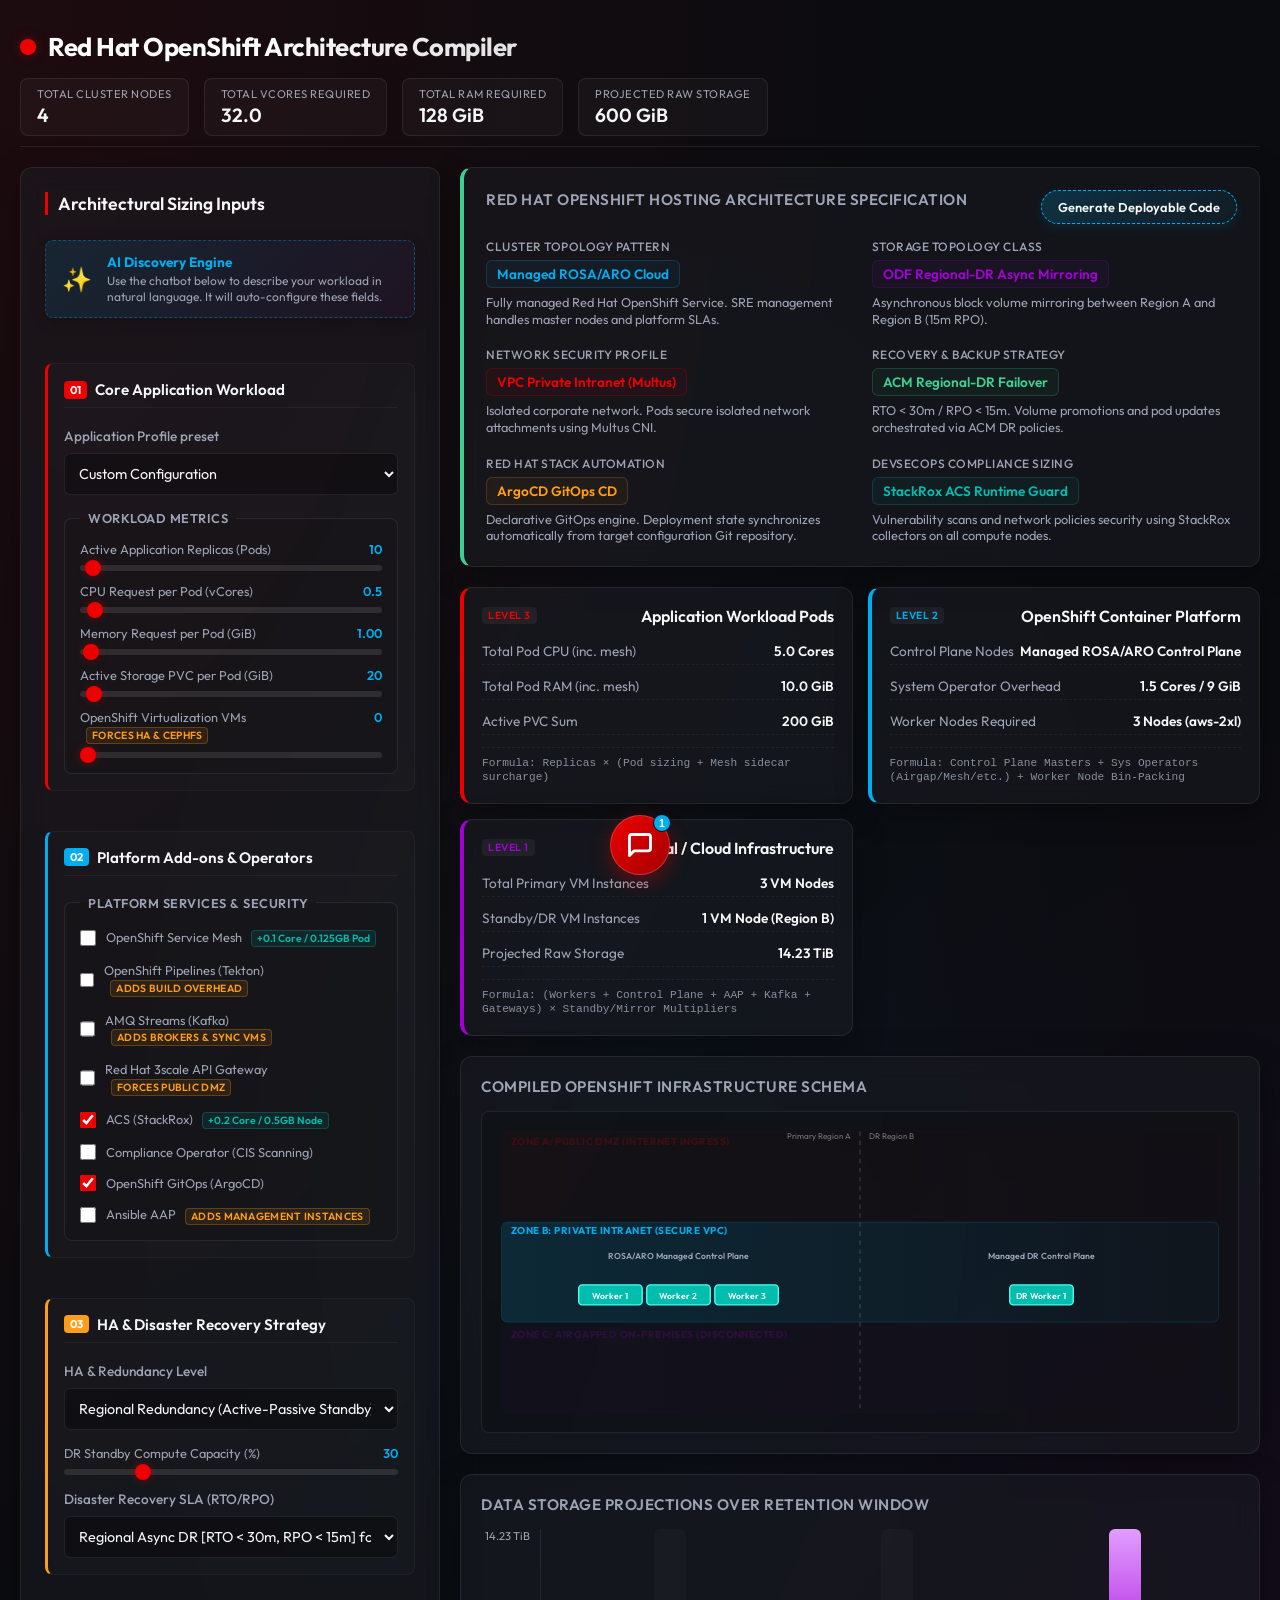
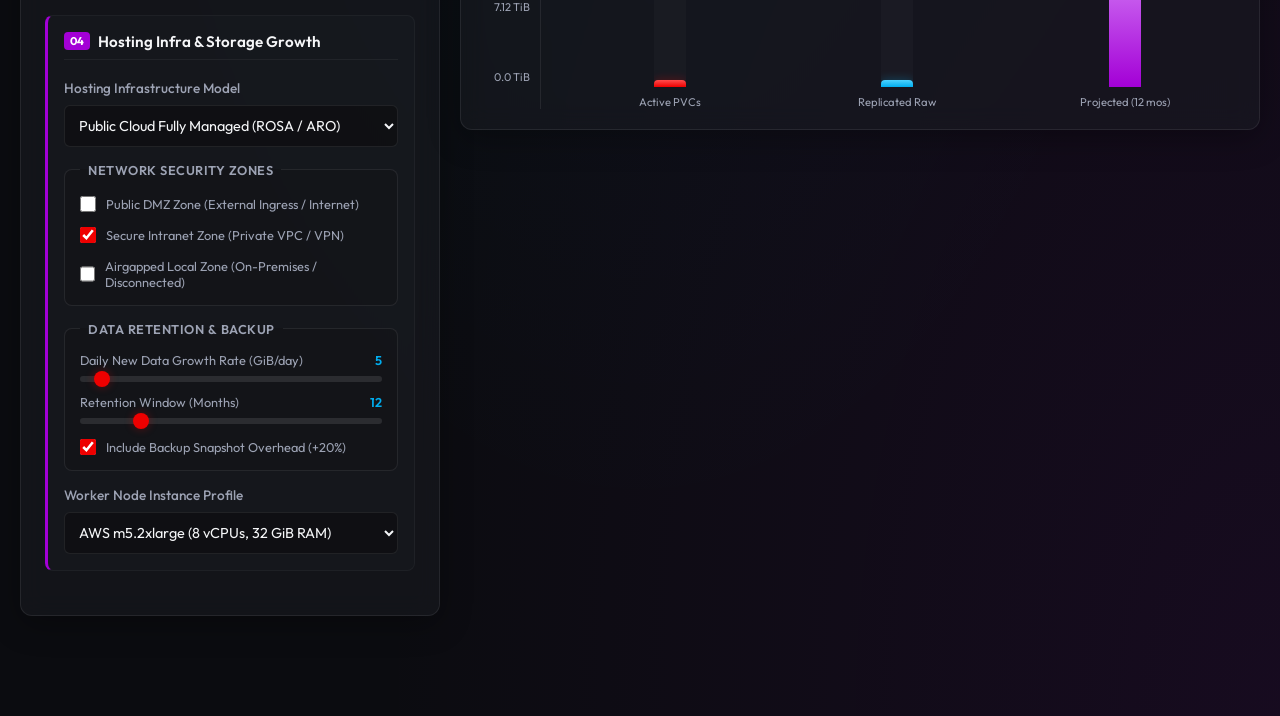
==== commit 546b17e4: "feat(calculator): redesign SA layout, resolve SVG overlaps, add IaaS script export drawer & regressi" ====
--- a/Tools/Resource-Calculator/index.html
+++ b/Tools/Resource-Calculator/index.html
@@ -45,226 +45,257 @@
         <main class="app-main">
             <!-- Left Panel: Application Hosting Needs Inputs -->
             <section class="panel-left card-glass">
-                <h2 class="section-title">1. Application Hosting Needs</h2>
+                <h2 class="section-title">Architectural Sizing Inputs</h2>
                 
-                <!-- Preset Workloads Section -->
-                <div class="form-group">
-                    <label for="workload-preset">Application Profile</label>
-                    <select id="workload-preset" class="select-field">
-                        <option value="web">Standard Web / Microservice (Balanced)</option>
-                        <option value="db">Database & Caching (RAM Heavy)</option>
-                        <option value="ai">AI/ML & Analytics (Compute Heavy)</option>
-                        <option value="custom" selected>Custom Configuration</option>
-                    </select>
-                </div>
-
-                <!-- Sliders for Workload Sizing -->
-                <fieldset class="fieldset-group">
-                    <legend>Workload Metrics</legend>
+                <div class="ai-banner-callout">
+                    <span class="ai-banner-sparkle">✨</span>
+                    <div class="ai-banner-text">
+                        <strong>AI Discovery Engine</strong>
+                        <p>Use the chatbot below to describe your workload in natural language. It will auto-configure these fields.</p>
+                    </div>
+                </div>
+
+                <!-- Step 1: Core Application Workload -->
+                <div class="step-container border-step-app">
+                    <h3 class="step-title"><span class="step-num step-num-app">01</span> Core Application Workload</h3>
                     
-                    <div class="slider-group">
+                    <!-- Preset Workloads Section -->
+                    <div class="form-group">
+                        <label for="workload-preset">Application Profile preset</label>
+                        <select id="workload-preset" class="select-field">
+                            <option value="web">Standard Web / Microservice (Balanced)</option>
+                            <option value="db">Database & Caching (RAM Heavy)</option>
+                            <option value="ai">AI/ML & Analytics (Compute Heavy)</option>
+                            <option value="custom" selected>Custom Configuration</option>
+                        </select>
+                    </div>
+
+                    <!-- Sliders for Workload Sizing -->
+                    <fieldset class="fieldset-group">
+                        <legend>Workload Metrics</legend>
+                        
+                        <div class="slider-group">
+                            <div class="slider-labels">
+                                <span class="slider-name">Active Application Replicas (Pods)</span>
+                                <span class="slider-val" id="val-replicas">10</span>
+                            </div>
+                            <input type="range" id="input-replicas" min="1" max="500" value="10" class="slider-field">
+                        </div>
+
+                        <div class="slider-group">
+                            <div class="slider-labels">
+                                <span class="slider-name">CPU Request per Pod (vCores)</span>
+                                <span class="slider-val" id="val-cpu">0.5</span>
+                            </div>
+                            <input type="range" id="input-cpu" min="0.1" max="16" step="0.1" value="0.5" class="slider-field">
+                        </div>
+
+                        <div class="slider-group">
+                            <div class="slider-labels">
+                                <span class="slider-name">Memory Request per Pod (GiB)</span>
+                                <span class="slider-val" id="val-ram">1.0</span>
+                            </div>
+                            <input type="range" id="input-ram" min="0.25" max="64" step="0.25" value="1" class="slider-field">
+                        </div>
+
+                        <div class="slider-group">
+                            <div class="slider-labels">
+                                <span class="slider-name">Active Storage PVC per Pod (GiB)</span>
+                                <span class="slider-val" id="val-pvc">20</span>
+                            </div>
+                            <input type="range" id="input-pvc" min="0" max="1000" step="10" value="20" class="slider-field">
+                        </div>
+
+                        <!-- OpenShift Virtualization VMs Slider -->
+                        <div class="slider-group">
+                            <div class="slider-labels">
+                                <span class="slider-name">
+                                    OpenShift Virtualization VMs 
+                                    <span class="rule-hint-badge" title="Virtualization requires CephFS Shared Storage and locks out Single-Node SNO setup">forces HA & CephFS</span>
+                                </span>
+                                <span class="slider-val" id="val-vms">0</span>
+                            </div>
+                            <input type="range" id="input-vms" min="0" max="100" step="1" value="0" class="slider-field">
+                        </div>
+                    </fieldset>
+                </div>
+
+                <!-- Step 2: Platform Add-ons & Operators -->
+                <div class="step-container border-step-platform">
+                    <h3 class="step-title"><span class="step-num step-num-platform">02</span> Platform Add-ons & Operators</h3>
+                    
+                    <!-- DevSecOps & Platform Services Checklist -->
+                    <fieldset class="fieldset-group">
+                        <legend>Platform Services & Security</legend>
+                        <div class="checkbox-group">
+                            <input type="checkbox" id="input-service-mesh" class="checkbox-field">
+                            <label for="input-service-mesh">OpenShift Service Mesh <span class="calc-overhead-badge">+0.1 Core / 0.125GB Pod</span></label>
+                        </div>
+                        <div class="checkbox-group">
+                            <input type="checkbox" id="input-sec-pipelines" class="checkbox-field">
+                            <label for="input-sec-pipelines">OpenShift Pipelines (Tekton) <span class="rule-hint-badge" title="Toggling pipelines enables concurrent builder CPU/RAM overhead slider">adds build overhead</span></label>
+                        </div>
+                        <div class="checkbox-group">
+                            <input type="checkbox" id="input-sec-kafka" class="checkbox-field">
+                            <label for="input-sec-kafka">AMQ Streams (Kafka) <span class="rule-hint-badge" title="Toggling Kafka adds brokers nodes & storage, plus MM2 sync VM instances if DR is active">adds brokers & sync VMs</span></label>
+                        </div>
+                        <div class="checkbox-group">
+                            <input type="checkbox" id="input-sec-gateway" class="checkbox-field">
+                            <label for="input-sec-gateway">Red Hat 3scale API Gateway <span class="rule-hint-badge" title="3scale API Gateway requires Ingress Controllers in a Public DMZ zone">forces Public DMZ</span></label>
+                        </div>
+                        <div class="checkbox-group">
+                            <input type="checkbox" id="input-sec-acs" checked class="checkbox-field">
+                            <label for="input-sec-acs">ACS (StackRox) <span class="calc-overhead-badge">+0.2 Core / 0.5GB Node</span></label>
+                        </div>
+                        <div class="checkbox-group">
+                            <input type="checkbox" id="input-sec-compliance" class="checkbox-field">
+                            <label for="input-sec-compliance">Compliance Operator (CIS Scanning)</label>
+                        </div>
+                        <div class="checkbox-group">
+                            <input type="checkbox" id="input-sec-gitops" checked class="checkbox-field">
+                            <label for="input-sec-gitops">OpenShift GitOps (ArgoCD)</label>
+                        </div>
+                        <div class="checkbox-group">
+                            <input type="checkbox" id="input-sec-aap" class="checkbox-field">
+                            <label for="input-sec-aap">Ansible AAP <span class="rule-hint-badge" title="Ansible Automation Platform controller nodes (3 instances) + auto-scaled executor nodes based on workers">adds management instances</span></label>
+                        </div>
+                    </fieldset>
+
+                    <!-- Concurrent Build Tasks Slider (Only shown if Tekton Pipelines checked) -->
+                    <div class="slider-group custom-hidden" id="concurrent-builds-container">
                         <div class="slider-labels">
-                            <span class="slider-name">Active Application Replicas (Pods)</span>
-                            <span class="slider-val" id="val-replicas">10</span>
-                        </div>
-                        <input type="range" id="input-replicas" min="1" max="500" value="10" class="slider-field">
-                    </div>
-
-                    <div class="slider-group">
+                            <span class="slider-name">Concurrent CI Build Tasks</span>
+                            <span class="slider-val" id="val-concurrent-builds">2</span>
+                        </div>
+                        <input type="range" id="input-concurrent-builds" min="1" max="10" step="1" value="2" class="slider-field">
+                    </div>
+
+                    <!-- Event Throughput Slider (Only shown if AMQ Streams checked) -->
+                    <div class="slider-group custom-hidden" id="kafka-throughput-container">
                         <div class="slider-labels">
-                            <span class="slider-name">CPU Request per Pod (vCores)</span>
-                            <span class="slider-val" id="val-cpu">0.5</span>
-                        </div>
-                        <input type="range" id="input-cpu" min="0.1" max="16" step="0.1" value="0.5" class="slider-field">
-                    </div>
-
-                    <div class="slider-group">
+                            <span class="slider-name">Event Throughput (msgs/sec)</span>
+                            <span class="slider-val" id="val-kafka-throughput">10000</span>
+                        </div>
+                        <input type="range" id="input-kafka-throughput" min="10000" max="100000" step="10000" value="10000" class="slider-field">
+                    </div>
+                </div>
+
+                <!-- Step 3: High Availability & DR Strategy -->
+                <div class="step-container border-step-dr">
+                    <h3 class="step-title"><span class="step-num step-num-dr">03</span> HA & Disaster Recovery Strategy</h3>
+                    
+                    <!-- High Availability & DR Levels -->
+                    <div class="form-group">
+                        <label for="availability-sla">HA & Redundancy Level</label>
+                        <select id="availability-sla" class="select-field">
+                            <option value="sno">Single Zone (SNO - Single Node OpenShift)</option>
+                            <option value="ha-single">Single Region (HA Multi-AZ Stretch Cluster)</option>
+                            <option value="ha-dr-ap" selected>Regional Redundancy (Active-Passive Standby)</option>
+                            <option value="ha-dr-aa">Regional Redundancy (Active-Active Sync DR)</option>
+                        </select>
+                    </div>
+
+                    <!-- DR Standby Compute Capacity (Only shown for Active-Passive) -->
+                    <div class="slider-group" id="standby-capacity-container">
                         <div class="slider-labels">
-                            <span class="slider-name">Memory Request per Pod (GiB)</span>
-                            <span class="slider-val" id="val-ram">1.0</span>
-                        </div>
-                        <input type="range" id="input-ram" min="0.25" max="64" step="0.25" value="1" class="slider-field">
-                    </div>
-
-                    <div class="slider-group">
-                        <div class="slider-labels">
-                            <span class="slider-name">Active Storage PVC per Pod (GiB)</span>
-                            <span class="slider-val" id="val-pvc">20</span>
-                        </div>
-                        <input type="range" id="input-pvc" min="0" max="1000" step="10" value="20" class="slider-field">
-                    </div>
-
-                    <!-- OpenShift Virtualization VMs Slider -->
-                    <div class="slider-group">
-                        <div class="slider-labels">
-                            <span class="slider-name">OpenShift Virtualization VMs</span>
-                            <span class="slider-val" id="val-vms">0</span>
-                        </div>
-                        <input type="range" id="input-vms" min="0" max="100" step="1" value="0" class="slider-field">
-                    </div>
-                </fieldset>
-
-                <!-- Infrastructure Model (ROSA/ARO vs Baremetal) -->
-                <div class="form-group">
-                    <label for="infra-model">Hosting Infrastructure Model</label>
-                    <select id="infra-model" class="select-field">
-                        <option value="baremetal">Self-Managed Bare-Metal Datacenter</option>
-                        <option value="virtualized">Self-Managed Virtualized (VMware/Nutanix)</option>
-                        <option value="cloud-self">Public Cloud Self-Managed (IPI/UPI on AWS/Azure)</option>
-                        <option value="cloud-managed" selected>Public Cloud Fully Managed (ROSA / ARO)</option>
-                    </select>
-                </div>
-
-                <!-- Security & Network Zone Topology -->
-                <fieldset class="fieldset-group">
-                    <legend>Network Security Zones</legend>
-                    <div class="checkbox-group">
-                        <input type="checkbox" id="input-zone-dmz" class="checkbox-field">
-                        <label for="input-zone-dmz">Public DMZ Zone (External Ingress / Internet)</label>
-                    </div>
-                    <div class="checkbox-group">
-                        <input type="checkbox" id="input-zone-intranet" checked class="checkbox-field">
-                        <label for="input-zone-intranet">Secure Intranet Zone (Private VPC / VPN)</label>
-                    </div>
-                    <div class="checkbox-group">
-                        <input type="checkbox" id="input-zone-airgap" class="checkbox-field">
-                        <label for="input-zone-airgap">Airgapped Local Zone (On-Premises / Disconnected)</label>
-                    </div>
-                </fieldset>
-
-                <!-- DevSecOps & Platform Services Checklist -->
-                <fieldset class="fieldset-group">
-                    <legend>Platform Services & Security</legend>
-                    <div class="checkbox-group">
-                        <input type="checkbox" id="input-service-mesh" class="checkbox-field">
-                        <label for="input-service-mesh">OpenShift Service Mesh (Istio mTLS)</label>
-                    </div>
-                    <div class="checkbox-group">
-                        <input type="checkbox" id="input-sec-pipelines" class="checkbox-field">
-                        <label for="input-sec-pipelines">OpenShift Pipelines (Tekton CI Builds)</label>
-                    </div>
-                    <div class="checkbox-group">
-                        <input type="checkbox" id="input-sec-kafka" class="checkbox-field">
-                        <label for="input-sec-kafka">AMQ Streams (Kafka Event Broker)</label>
-                    </div>
-                    <div class="checkbox-group">
-                        <input type="checkbox" id="input-sec-gateway" class="checkbox-field">
-                        <label for="input-sec-gateway">Red Hat 3scale API Gateway</label>
-                    </div>
-                    <div class="checkbox-group">
-                        <input type="checkbox" id="input-sec-acs" checked class="checkbox-field">
-                        <label for="input-sec-acs">Advanced Cluster Security (ACS StackRox)</label>
-                    </div>
-                    <div class="checkbox-group">
-                        <input type="checkbox" id="input-sec-compliance" class="checkbox-field">
-                        <label for="input-sec-compliance">Compliance Operator CIS Scanning</label>
-                    </div>
-                    <div class="checkbox-group">
-                        <input type="checkbox" id="input-sec-gitops" checked class="checkbox-field">
-                        <label for="input-sec-gitops">OpenShift GitOps (ArgoCD reconciliation)</label>
-                    </div>
-                    <div class="checkbox-group">
-                        <input type="checkbox" id="input-sec-aap" class="checkbox-field">
-                        <label for="input-sec-aap">Ansible Automation Platform (AAP)</label>
-                    </div>
-                </fieldset>
-
-                <!-- Concurrent Build Tasks Slider (Only shown if Tekton Pipelines checked) -->
-                <div class="slider-group custom-hidden" id="concurrent-builds-container">
-                    <div class="slider-labels">
-                        <span class="slider-name">Concurrent CI Build Tasks</span>
-                        <span class="slider-val" id="val-concurrent-builds">2</span>
-                    </div>
-                    <input type="range" id="input-concurrent-builds" min="1" max="10" step="1" value="2" class="slider-field">
-                </div>
-
-                <!-- Event Throughput Slider (Only shown if AMQ Streams checked) -->
-                <div class="slider-group custom-hidden" id="kafka-throughput-container">
-                    <div class="slider-labels">
-                        <span class="slider-name">Event Throughput (msgs/sec)</span>
-                        <span class="slider-val" id="val-kafka-throughput">10000</span>
-                    </div>
-                    <input type="range" id="input-kafka-throughput" min="10000" max="100000" step="10000" value="10000" class="slider-field">
-                </div>
-
-                <!-- High Availability & DR Levels -->
-                <div class="form-group">
-                    <label for="availability-sla">HA & Redundancy Level</label>
-                    <select id="availability-sla" class="select-field">
-                        <option value="sno">Single Zone (SNO - Single Node OpenShift)</option>
-                        <option value="ha-single">Single Region (HA Multi-AZ Stretch Cluster)</option>
-                        <option value="ha-dr-ap" selected>Regional Redundancy (Active-Passive Standby)</option>
-                        <option value="ha-dr-aa">Regional Redundancy (Active-Active Sync DR)</option>
-                    </select>
-                </div>
-
-                <!-- DR Standby Compute Capacity (Only shown for Active-Passive) -->
-                <div class="slider-group" id="standby-capacity-container">
-                    <div class="slider-labels">
-                        <span class="slider-name">DR Standby Compute Capacity (%)</span>
-                        <span class="slider-val" id="val-standby-capacity">30</span>
-                    </div>
-                    <input type="range" id="input-standby-capacity" min="10" max="100" step="10" value="30" class="slider-field">
-                </div>
-
-                <!-- Disaster Recovery SLAs -->
-                <div class="form-group">
-                    <label for="recovery-sla">Disaster Recovery SLA (RTO/RPO)</label>
-                    <select id="recovery-sla" class="select-field">
-                        <option value="oadp">Basic Backup (OADP) [RTO < 24h, RPO < 24h]</option>
-                        <option value="async" selected>Regional Async DR [RTO < 30m, RPO < 15m]</option>
-                        <option value="sync">Metro Sync DR [RTO < 1m, RPO ~ 0]</option>
-                    </select>
-                </div>
-
-                <!-- Storage Projections and Retention -->
-                <fieldset class="fieldset-group">
-                    <legend>Data Retention & Backup</legend>
-                    
-                    <div class="slider-group">
-                        <div class="slider-labels">
-                            <span class="slider-name">Daily New Data Growth Rate (GiB/day)</span>
-                            <span class="slider-val" id="val-growth">5</span>
-                        </div>
-                        <input type="range" id="input-growth" min="0" max="100" step="1" value="5" class="slider-field">
-                    </div>
-
-                    <div class="slider-group">
-                        <div class="slider-labels">
-                            <span class="slider-name">Retention Window (Months)</span>
-                            <span class="slider-val" id="val-retention">12</span>
-                        </div>
-                        <input type="range" id="input-retention" min="1" max="60" step="1" value="12" class="slider-field">
-                    </div>
-
-                    <div class="checkbox-group">
-                        <input type="checkbox" id="input-backup" checked class="checkbox-field">
-                        <label for="input-backup">Include Backup Snapshot Overhead (+20%)</label>
-                    </div>
-                </fieldset>
-
-                <!-- Node Hardware Profiles -->
-                <div class="form-group">
-                    <label for="node-profile">Worker Node Instance Profile</label>
-                    <select id="node-profile" class="select-field">
-                        <option value="aws-xl">AWS m5.xlarge (4 vCPUs, 16 GiB RAM)</option>
-                        <option value="aws-2xl" selected>AWS m5.2xlarge (8 vCPUs, 32 GiB RAM)</option>
-                        <option value="baremetal">Bare-Metal Compute Node (32 vCPUs, 128 GiB RAM)</option>
-                        <option value="custom">Custom Node Sizing</option>
-                    </select>
-                </div>
-
-                <!-- Custom Node Sizing (Hidden unless Custom node selected) -->
-                <div id="custom-node-size-container" class="fieldset-group custom-hidden">
-                    <legend>Custom Node Capacity</legend>
-                    <div style="display: flex; gap: 15px; margin-top: 10px;">
-                        <div style="flex: 1;">
-                            <label for="custom-node-cpu" style="font-size: 0.8rem; margin-bottom: 5px;">Node vCPUs</label>
-                            <input type="number" id="custom-node-cpu" min="1" max="128" value="8" class="select-field" style="padding: 6px;">
-                        </div>
-                        <div style="flex: 1;">
-                            <label for="custom-node-ram" style="font-size: 0.8rem; margin-bottom: 5px;">Node RAM (GiB)</label>
-                            <input type="number" id="custom-node-ram" min="2" max="1024" value="32" class="select-field" style="padding: 6px;">
+                            <span class="slider-name">DR Standby Compute Capacity (%)</span>
+                            <span class="slider-val" id="val-standby-capacity">30</span>
+                        </div>
+                        <input type="range" id="input-standby-capacity" min="10" max="100" step="10" value="30" class="slider-field">
+                    </div>
+
+                    <!-- Disaster Recovery SLAs -->
+                    <div class="form-group">
+                        <label for="recovery-sla">Disaster Recovery SLA (RTO/RPO)</label>
+                        <select id="recovery-sla" class="select-field">
+                            <option value="oadp">Basic Backup (OADP) [RTO &lt; 24h, RPO &lt; 24h]</option>
+                            <option value="async" selected>Regional Async DR [RTO &lt; 30m, RPO &lt; 15m] <span class="rule-hint-badge">forces Regional AP/AA</span></option>
+                            <option value="sync">Metro Sync DR [RTO &lt; 1m, RPO ~ 0] <span class="rule-hint-badge">forces Active-Active DR</span></option>
+                        </select>
+                    </div>
+                </div>
+
+                <!-- Step 4: Infrastructure & Storage Retention -->
+                <div class="step-container border-step-infra">
+                    <h3 class="step-title"><span class="step-num step-num-infra">04</span> Hosting Infra & Storage Growth</h3>
+
+                    <!-- Infrastructure Model (ROSA/ARO vs Baremetal) -->
+                    <div class="form-group">
+                        <label for="infra-model">Hosting Infrastructure Model</label>
+                        <select id="infra-model" class="select-field">
+                            <option value="baremetal">Self-Managed Bare-Metal Datacenter</option>
+                            <option value="virtualized">Self-Managed Virtualized (VMware/Nutanix)</option>
+                            <option value="cloud-self">Public Cloud Self-Managed (IPI/UPI on AWS/Azure)</option>
+                            <option value="cloud-managed" selected>Public Cloud Fully Managed (ROSA / ARO)</option>
+                        </select>
+                    </div>
+
+                    <!-- Security & Network Zone Topology -->
+                    <fieldset class="fieldset-group">
+                        <legend>Network Security Zones</legend>
+                        <div class="checkbox-group">
+                            <input type="checkbox" id="input-zone-dmz" class="checkbox-field">
+                            <label for="input-zone-dmz">Public DMZ Zone (External Ingress / Internet)</label>
+                        </div>
+                        <div class="checkbox-group">
+                            <input type="checkbox" id="input-zone-intranet" checked class="checkbox-field">
+                            <label for="input-zone-intranet">Secure Intranet Zone (Private VPC / VPN)</label>
+                        </div>
+                        <div class="checkbox-group">
+                            <input type="checkbox" id="input-zone-airgap" class="checkbox-field">
+                            <label for="input-zone-airgap">Airgapped Local Zone (On-Premises / Disconnected)</label>
+                        </div>
+                    </fieldset>
+
+                    <!-- Storage Projections and Retention -->
+                    <fieldset class="fieldset-group">
+                        <legend>Data Retention & Backup</legend>
+                        
+                        <div class="slider-group">
+                            <div class="slider-labels">
+                                <span class="slider-name">Daily New Data Growth Rate (GiB/day)</span>
+                                <span class="slider-val" id="val-growth">5</span>
+                            </div>
+                            <input type="range" id="input-growth" min="0" max="100" step="1" value="5" class="slider-field">
+                        </div>
+
+                        <div class="slider-group">
+                            <div class="slider-labels">
+                                <span class="slider-name">Retention Window (Months)</span>
+                                <span class="slider-val" id="val-retention">12</span>
+                            </div>
+                            <input type="range" id="input-retention" min="1" max="60" step="1" value="12" class="slider-field">
+                        </div>
+
+                        <div class="checkbox-group">
+                            <input type="checkbox" id="input-backup" checked class="checkbox-field">
+                            <label for="input-backup">Include Backup Snapshot Overhead (+20%)</label>
+                        </div>
+                    </fieldset>
+
+                    <!-- Node Hardware Profiles -->
+                    <div class="form-group">
+                        <label for="node-profile">Worker Node Instance Profile</label>
+                        <select id="node-profile" class="select-field">
+                            <option value="aws-xl">AWS m5.xlarge (4 vCPUs, 16 GiB RAM)</option>
+                            <option value="aws-2xl" selected>AWS m5.2xlarge (8 vCPUs, 32 GiB RAM)</option>
+                            <option value="baremetal">Bare-Metal Compute Node (32 vCPUs, 128 GiB RAM)</option>
+                            <option value="custom">Custom Node Sizing</option>
+                        </select>
+                    </div>
+
+                    <!-- Custom Node Sizing (Hidden unless Custom node selected) -->
+                    <div id="custom-node-size-container" class="fieldset-group custom-hidden">
+                        <legend>Custom Node Capacity</legend>
+                        <div style="display: flex; gap: 15px; margin-top: 10px;">
+                            <div style="flex: 1;">
+                                <label for="custom-node-cpu" style="font-size: 0.8rem; margin-bottom: 5px;">Node vCPUs</label>
+                                <input type="number" id="custom-node-cpu" min="1" max="128" value="8" class="select-field" style="padding: 6px;">
+                            </div>
+                            <div style="flex: 1;">
+                                <label for="custom-node-ram" style="font-size: 0.8rem; margin-bottom: 5px;">Node RAM (GiB)</label>
+                                <input type="number" id="custom-node-ram" min="2" max="1024" value="32" class="select-field" style="padding: 6px;">
+                            </div>
                         </div>
                     </div>
                 </div>
@@ -275,7 +306,10 @@
                 
                 <!-- Central Panel: Red Hat OpenShift Hosting Architecture Specification -->
                 <div class="compiled-spec-container card-glass border-spec">
-                    <h3 class="container-title">Red Hat OpenShift Hosting Architecture Specification</h3>
+                    <div class="spec-header-flex">
+                        <h3 class="container-title">Red Hat OpenShift Hosting Architecture Specification</h3>
+                        <button id="btn-trigger-iaas" class="btn-generate-code">Generate Deployable Code</button>
+                    </div>
                     <div class="spec-grid">
                         <div class="spec-item">
                             <span class="spec-label">Cluster Topology Pattern</span>
@@ -347,6 +381,9 @@
                                 <span class="stat-val" id="app-storage-total">200 GiB</span>
                             </div>
                         </div>
+                        <div class="calc-formula-container">
+                            <span class="calc-formula-text">Formula: Replicas &times; (Pod sizing + Mesh sidecar surcharge)</span>
+                        </div>
                     </div>
 
                     <!-- Level 2: Platform Layer -->
@@ -369,6 +406,9 @@
                                 <span class="stat-val" id="platform-worker-nodes">2 Nodes</span>
                             </div>
                         </div>
+                        <div class="calc-formula-container">
+                            <span class="calc-formula-text">Formula: Control Plane Masters + Sys Operators (Airgap/Mesh/etc.) + Worker Node Bin-Packing</span>
+                        </div>
                     </div>
 
                     <!-- Level 1: Infrastructure Layer -->
@@ -390,6 +430,9 @@
                                 <span class="stat-name">Projected Raw Storage</span>
                                 <span class="stat-val" id="infra-storage-projected">6.5 TiB</span>
                             </div>
+                        </div>
+                        <div class="calc-formula-container">
+                            <span class="calc-formula-text">Formula: (Workers + Control Plane + AAP + Kafka + Gateways) &times; Standby/Mirror Multipliers</span>
                         </div>
                     </div>
                 </div>
@@ -421,25 +464,25 @@
                             <!-- Lane 1: Public DMZ -->
                             <g id="lane-dmz">
                                 <rect x="5" y="5" width="790" height="95" rx="6" fill="url(#dmzGrad)" stroke="rgba(238, 0, 0, 0.2)" stroke-width="1" />
-                                <text x="15" y="25" fill="#EE0000" font-family="var(--font-stack)" font-weight="700" font-size="11" letter-spacing="0.5">ZONE A: PUBLIC DMZ (INTERNET INGRESS)</text>
+                                <text x="15" y="20" fill="#EE0000" font-family="var(--font-stack)" font-weight="700" font-size="11" letter-spacing="0.5">ZONE A: PUBLIC DMZ (INTERNET INGRESS)</text>
                             </g>
 
                             <!-- Lane 2: Secure Intranet -->
                             <g id="lane-intranet">
                                 <rect x="5" y="105" width="790" height="110" rx="6" fill="url(#intranetGrad)" stroke="rgba(0, 173, 238, 0.2)" stroke-width="1" />
-                                <text x="15" y="125" fill="#00ADEE" font-family="var(--font-stack)" font-weight="700" font-size="11" letter-spacing="0.5">ZONE B: PRIVATE INTRANET (SECURE VPC)</text>
+                                <text x="15" y="118" fill="#00ADEE" font-family="var(--font-stack)" font-weight="700" font-size="11" letter-spacing="0.5">ZONE B: PRIVATE INTRANET (SECURE VPC)</text>
                             </g>
 
                             <!-- Lane 3: Airgapped Local -->
                             <g id="lane-airgap">
                                 <rect x="5" y="220" width="790" height="95" rx="6" fill="url(#airgapGrad)" stroke="rgba(163, 0, 214, 0.2)" stroke-width="1" />
-                                <text x="15" y="240" fill="#A300D6" font-family="var(--font-stack)" font-weight="700" font-size="11" letter-spacing="0.5">ZONE C: AIRGAPPED ON-PREMISES (DISCONNECTED)</text>
+                                <text x="15" y="233" fill="#A300D6" font-family="var(--font-stack)" font-weight="700" font-size="11" letter-spacing="0.5">ZONE C: AIRGAPPED ON-PREMISES (DISCONNECTED)</text>
                             </g>
 
                             <!-- Region Dividers (Dotted vertical line if Multi-Region DR selected) -->
                             <line x1="400" y1="5" x2="400" y2="315" stroke="rgba(255, 255, 255, 0.15)" stroke-width="1.5" stroke-dasharray="5,5" id="region-divider" />
-                            <text x="390" y="20" fill="#777" font-family="var(--font-stack)" font-size="9" text-anchor="end" id="region-a-label">Primary Region A</text>
-                            <text x="410" y="20" fill="#777" font-family="var(--font-stack)" font-size="9" text-anchor="start" id="region-b-label">DR Region B</text>
+                            <text x="390" y="13" fill="#777" font-family="var(--font-stack)" font-size="9" text-anchor="end" id="region-a-label">Primary Region A</text>
+                            <text x="410" y="13" fill="#777" font-family="var(--font-stack)" font-size="9" text-anchor="start" id="region-b-label">DR Region B</text>
 
                             <!-- Dynamic SVG Nodes will be injected here by app.js -->
                             <g id="svg-dynamic-elements">
@@ -550,6 +593,79 @@
                 <span class="chat-badge" id="chat-badge">1</span>
             </button>
         </div>
+        
+        <!-- IaaS Code Generation Slide-out Drawer -->
+        <div id="iaas-drawer" class="drawer-overlay custom-hidden">
+            <div class="drawer-content card-glass">
+                <div class="drawer-header">
+                    <div class="drawer-header-title">
+                        <span class="redhat-dot"></span>
+                        <h3>Generate Deployable IaaS Code</h3>
+                    </div>
+                    <button id="btn-close-drawer" class="btn-close-chat">&times;</button>
+                </div>
+                
+                <div class="drawer-body">
+                    <!-- Section: Deployment Sizing Info -->
+                    <div class="drawer-section">
+                        <h4>Step 5: Configure Infrastructure Variables</h4>
+                        
+                        <div class="form-grid">
+                            <div class="form-group">
+                                <label for="iaas-provider">Cloud / Platform Target</label>
+                                <select id="iaas-provider" class="select-field">
+                                    <option value="aws">Amazon Web Services (AWS)</option>
+                                    <option value="azure">Microsoft Azure</option>
+                                    <option value="vsphere">VMware vSphere</option>
+                                    <option value="baremetal">Bare-Metal (On-Premises)</option>
+                                </select>
+                            </div>
+                            
+                            <div class="form-group">
+                                <label for="iaas-cluster-name">Cluster ID / Name</label>
+                                <input type="text" id="iaas-cluster-name" class="select-field" value="ocp-production" placeholder="e.g. ocp-prod">
+                            </div>
+
+                            <div class="form-group">
+                                <label for="iaas-base-domain">DNS Base Domain</label>
+                                <input type="text" id="iaas-base-domain" class="select-field" value="example.com" placeholder="e.g. cluster.local">
+                            </div>
+
+                            <div class="form-group">
+                                <label for="iaas-vpc-cidr">VPC / Network CIDR Range</label>
+                                <input type="text" id="iaas-vpc-cidr" class="select-field" value="10.0.0.0/16" placeholder="e.g. 192.168.0.0/16">
+                            </div>
+
+                            <div class="form-group" style="grid-column: span 2;">
+                                <label for="iaas-ssh-key">Public SSH Key (~/.ssh/id_rsa.pub)</label>
+                                <input type="text" id="iaas-ssh-key" class="select-field" value="ssh-rsa AAAAB3NzaC1yc2EAAAADAQABAAACAQD... ocp-admin@local" placeholder="Paste ssh-rsa public key content">
+                            </div>
+                        </div>
+                    </div>
+
+                    <!-- Code Preview Selector Tabs -->
+                    <div class="drawer-tabs">
+                        <button class="drawer-tab-btn active" id="tab-terraform">Terraform (main.tf)</button>
+                        <button class="drawer-tab-btn" id="tab-install-config">install-config.yaml</button>
+                        <button class="drawer-tab-btn" id="tab-ansible">Ansible Day-2 Playbook</button>
+                    </div>
+
+                    <!-- Preformatted Code Block -->
+                    <div class="code-preview-container">
+                        <div class="code-preview-header">
+                            <span class="preview-filename" id="preview-filename-label">main.tf</span>
+                            <span class="code-lang-label" id="preview-lang-label">HCL / Terraform</span>
+                        </div>
+                        <pre><code id="code-preview-block">Initializing IaaS script...</code></pre>
+                    </div>
+                </div>
+
+                <div class="drawer-footer">
+                    <button id="btn-copy-code" class="btn-send">Copy to Clipboard</button>
+                    <button id="btn-download-code" class="btn-quick-action" style="margin: 0; padding: 10px 20px;">Download Script File</button>
+                </div>
+            </div>
+        </div>
     </div>
 </body>
 </html>
--- a/Tools/Resource-Calculator/style.css
+++ b/Tools/Resource-Calculator/style.css
@@ -927,3 +927,352 @@
     color: var(--accent-light) !important;
     transform: rotate(45deg);
 }
+
+/* ==========================================
+   SOLUTION ARCHITECT REDESIGN STYLES
+   ========================================== */
+
+/* AI Discovery Callout Banner */
+.ai-banner-callout {
+    display: flex;
+    align-items: center;
+    gap: 15px;
+    background: linear-gradient(135deg, rgba(0, 173, 238, 0.12) 0%, rgba(163, 0, 214, 0.05) 100%);
+    border: 1px dashed rgba(0, 173, 238, 0.35);
+    border-radius: 8px;
+    padding: 12px 16px;
+    margin-bottom: 25px;
+    box-shadow: 0 4px 15px rgba(0, 0, 0, 0.2);
+}
+
+.ai-banner-sparkle {
+    font-size: 1.5rem;
+    animation: sparkleFloat 3s ease-in-out infinite;
+}
+
+@keyframes sparkleFloat {
+    0%, 100% { transform: translateY(0) scale(1); }
+    50% { transform: translateY(-4px) scale(1.1); }
+}
+
+.ai-banner-text strong {
+    font-size: 0.85rem;
+    color: var(--platform-blue);
+    display: block;
+    margin-bottom: 2px;
+}
+
+.ai-banner-text p {
+    font-size: 0.75rem;
+    color: var(--text-secondary);
+    line-height: 1.35;
+}
+
+/* Step Container Styles */
+.step-container {
+    background: rgba(255, 255, 255, 0.015);
+    border: 1px solid rgba(255, 255, 255, 0.04);
+    border-radius: 8px;
+    padding: 16px;
+    margin-bottom: 20px;
+    display: flex;
+    flex-direction: column;
+    gap: 15px;
+    transition: border-color 0.25s, box-shadow 0.25s;
+}
+
+.step-container:hover {
+    border-color: rgba(255, 255, 255, 0.08);
+}
+
+.border-step-app { border-left: 3.5px solid var(--redhat-red); }
+.border-step-app:hover { box-shadow: 0 4px 15px rgba(238, 0, 0, 0.05); }
+
+.border-step-platform { border-left: 3.5px solid var(--platform-blue); }
+.border-step-platform:hover { box-shadow: 0 4px 15px rgba(0, 173, 238, 0.05); }
+
+.border-step-dr { border-left: 3.5px solid var(--automation-orange); }
+.border-step-dr:hover { box-shadow: 0 4px 15px rgba(255, 156, 26, 0.05); }
+
+.border-step-infra { border-left: 3.5px solid var(--infra-purple); }
+.border-step-infra:hover { box-shadow: 0 4px 15px rgba(163, 0, 214, 0.05); }
+
+.step-title {
+    font-size: 0.95rem;
+    font-weight: 600;
+    color: var(--text-primary);
+    display: flex;
+    align-items: center;
+    gap: 8px;
+    border-bottom: 1px solid rgba(255, 255, 255, 0.05);
+    padding-bottom: 8px;
+    margin-bottom: 4px;
+}
+
+.step-title:hover {
+    color: #ffffff;
+}
+
+.step-num {
+    font-size: 0.7rem;
+    font-weight: 700;
+    padding: 2px 6px;
+    border-radius: 4px;
+    color: #ffffff;
+}
+
+.step-num-app { background: var(--redhat-red); }
+.step-num-platform { background: var(--platform-blue); }
+.step-num-dr { background: var(--automation-orange); }
+.step-num-infra { background: var(--infra-purple); }
+
+/* Warning / Locks Dependency Badges */
+.rule-hint-badge {
+    display: inline-block;
+    font-size: 0.65rem;
+    font-weight: 600;
+    color: var(--automation-orange);
+    background: rgba(255, 156, 26, 0.1);
+    border: 1px solid rgba(255, 156, 26, 0.25);
+    border-radius: 4px;
+    padding: 1px 5px;
+    margin-left: 6px;
+    text-transform: uppercase;
+    letter-spacing: 0.3px;
+    vertical-align: middle;
+}
+
+.calc-overhead-badge {
+    display: inline-block;
+    font-size: 0.65rem;
+    font-weight: 600;
+    color: var(--devsecops-teal);
+    background: rgba(0, 189, 174, 0.1);
+    border: 1px solid rgba(0, 189, 174, 0.25);
+    border-radius: 4px;
+    padding: 1px 5px;
+    margin-left: 6px;
+    vertical-align: middle;
+}
+
+/* Formula / Logic Micro-explanations inside Output Cards */
+.calc-formula-container {
+    margin-top: 12px;
+    padding-top: 8px;
+    border-top: 1px dashed rgba(255, 255, 255, 0.06);
+}
+
+.calc-formula-text {
+    font-family: 'Courier New', Courier, monospace;
+    font-size: 0.7rem;
+    color: var(--text-secondary);
+    opacity: 0.85;
+    line-height: 1.3;
+    display: block;
+}
+
+/* Spec Header layout for Generate Code Button placement */
+.spec-header-flex {
+    display: flex;
+    justify-content: space-between;
+    align-items: center;
+    width: 100%;
+    margin-bottom: 5px;
+    flex-wrap: wrap;
+    gap: 12px;
+}
+
+.btn-generate-code {
+    background: linear-gradient(135deg, rgba(0, 173, 238, 0.2) 0%, rgba(0, 173, 238, 0.05) 100%);
+    border: 1px dashed var(--platform-blue);
+    color: var(--text-primary);
+    padding: 8px 16px;
+    border-radius: 20px;
+    font-family: var(--font-stack);
+    font-size: 0.8rem;
+    font-weight: 600;
+    cursor: pointer;
+    transition: all 0.25s ease;
+    box-shadow: 0 4px 12px rgba(0, 173, 238, 0.1);
+}
+
+.btn-generate-code:hover {
+    background: var(--platform-blue);
+    color: white;
+    border-style: solid;
+    box-shadow: 0 4px 18px var(--platform-blue-glow);
+    transform: translateY(-1px);
+}
+
+/* IaaS Drawer Overlay & Content */
+.drawer-overlay {
+    position: fixed;
+    top: 0;
+    left: 0;
+    width: 100vw;
+    height: 100vh;
+    z-index: 2000;
+    background: rgba(5, 7, 10, 0.75);
+    backdrop-filter: blur(8px);
+    -webkit-backdrop-filter: blur(8px);
+    display: flex;
+    justify-content: flex-end;
+    transition: opacity 0.3s ease;
+}
+
+.drawer-content {
+    width: 620px;
+    height: 100%;
+    border-radius: 0;
+    border-left: 1px solid var(--border-glass);
+    display: flex;
+    flex-direction: column;
+    overflow: hidden;
+    animation: drawerSlideIn 0.35s cubic-bezier(0.16, 1, 0.3, 1);
+    box-shadow: -10px 0 40px rgba(0, 0, 0, 0.7);
+}
+
+@keyframes drawerSlideIn {
+    from { transform: translateX(100%); }
+    to { transform: translateX(0); }
+}
+
+.drawer-header {
+    background: rgba(255, 255, 255, 0.02);
+    border-bottom: 1px solid var(--border-glass);
+    padding: 18px 24px;
+    display: flex;
+    justify-content: space-between;
+    align-items: center;
+}
+
+.drawer-header-title {
+    display: flex;
+    align-items: center;
+    gap: 12px;
+}
+
+.drawer-header h3 {
+    font-size: 1.1rem;
+    font-weight: 600;
+    color: var(--text-primary);
+}
+
+.drawer-body {
+    flex: 1;
+    padding: 24px;
+    overflow-y: auto;
+    display: flex;
+    flex-direction: column;
+    gap: 24px;
+    background: rgba(0, 0, 0, 0.15);
+}
+
+.drawer-section h4 {
+    font-size: 0.85rem;
+    font-weight: 600;
+    color: var(--platform-blue);
+    text-transform: uppercase;
+    letter-spacing: 0.5px;
+    margin-bottom: 15px;
+}
+
+.form-grid {
+    display: grid;
+    grid-template-columns: repeat(2, 1fr);
+    gap: 16px;
+}
+
+/* Tabs inside Drawer */
+.drawer-tabs {
+    display: flex;
+    border-bottom: 1px solid var(--border-glass);
+    gap: 5px;
+}
+
+.drawer-tab-btn {
+    background: transparent;
+    border: none;
+    border-bottom: 2px solid transparent;
+    color: var(--text-secondary);
+    padding: 10px 16px;
+    font-family: var(--font-stack);
+    font-size: 0.8rem;
+    font-weight: 600;
+    cursor: pointer;
+    transition: all 0.2s;
+    white-space: nowrap;
+}
+
+.drawer-tab-btn:hover {
+    color: var(--text-primary);
+}
+
+.drawer-tab-btn.active {
+    color: var(--platform-blue);
+    border-bottom-color: var(--platform-blue);
+}
+
+/* Code Preview Area */
+.code-preview-container {
+    background: rgba(0, 0, 0, 0.45);
+    border: 1px solid var(--border-glass);
+    border-radius: 8px;
+    display: flex;
+    flex-direction: column;
+    overflow: hidden;
+}
+
+.code-preview-header {
+    background: rgba(255, 255, 255, 0.03);
+    border-bottom: 1px solid rgba(255, 255, 255, 0.05);
+    padding: 8px 16px;
+    display: flex;
+    justify-content: space-between;
+    font-size: 0.7rem;
+    font-family: monospace;
+}
+
+.preview-filename {
+    color: var(--text-primary);
+    font-weight: 600;
+}
+
+.code-lang-label {
+    color: var(--text-secondary);
+}
+
+.code-preview-container pre {
+    margin: 0;
+    padding: 16px;
+    overflow-x: auto;
+    max-height: 400px;
+    min-height: 250px;
+}
+
+.code-preview-container code {
+    font-family: 'Courier New', Courier, monospace;
+    font-size: 0.75rem;
+    line-height: 1.5;
+    color: #f5f6f8;
+    display: block;
+    white-space: pre;
+}
+
+.drawer-footer {
+    background: rgba(255, 255, 255, 0.02);
+    border-top: 1px solid var(--border-glass);
+    padding: 18px 24px;
+    display: flex;
+    justify-content: flex-end;
+    gap: 12px;
+}
+
+@media (max-width: 700px) {
+    .drawer-content {
+        width: 100vw;
+    }
+    .form-grid {
+        grid-template-columns: 1fr;
+    }
+}
